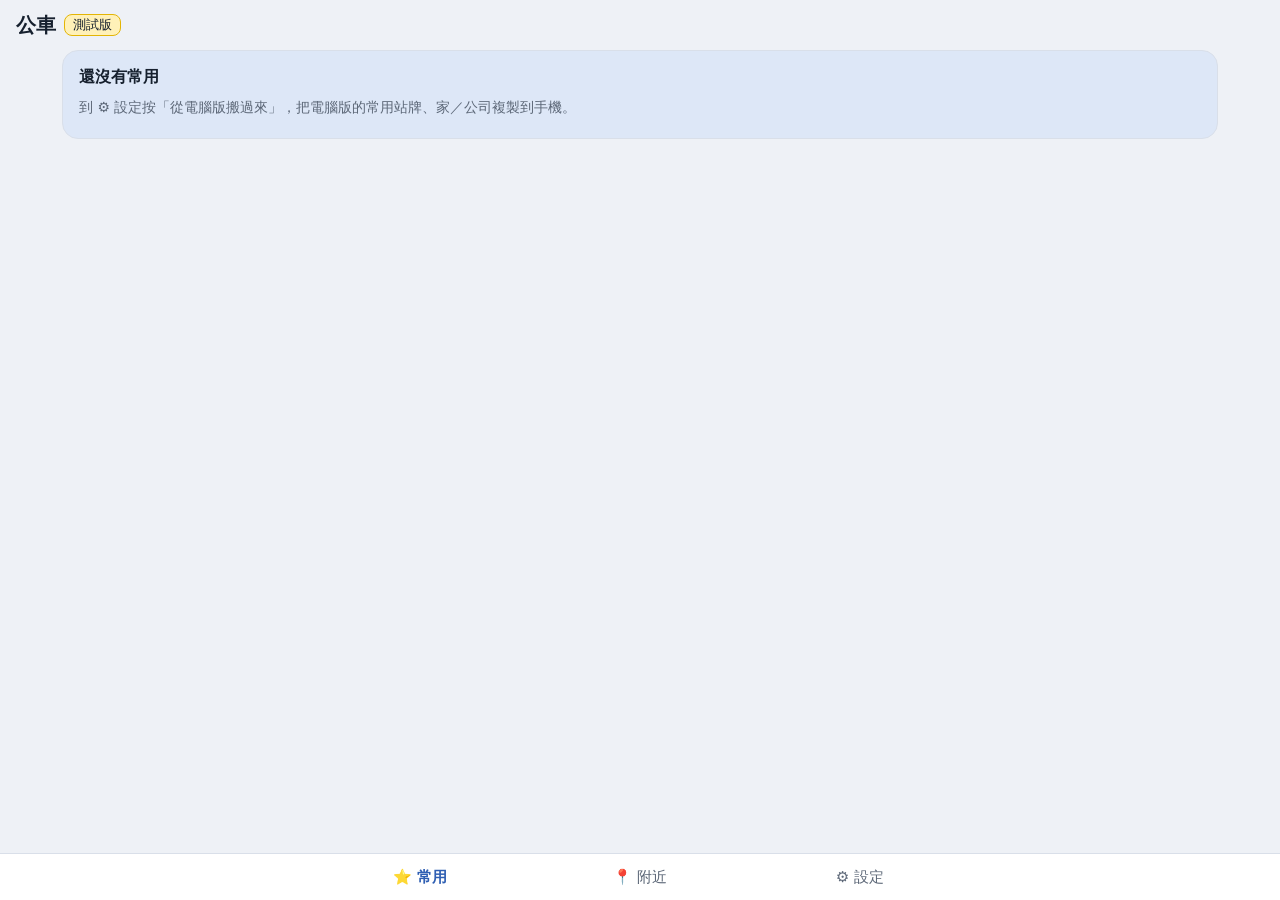
==== beta/index.html @ 62dc1c20 "公車手機版 0.3：附近站牌（手機定位、同名站牌併組、到站時間）；設計筆記第 2 步進度 Co-Authored-By: Claude <noreply@anthropic.com>" ====
<!doctype html>
<html lang="zh-Hant-TW">
<head>
<meta charset="utf-8">
<meta name="viewport" content="width=device-width, initial-scale=1, viewport-fit=cover">
<meta name="theme-color" content="#2f5fb3">
<meta name="referrer" content="no-referrer">
<title>公車</title>
<link rel="manifest" href="manifest.json">
<link rel="icon" href="icons/icon-192.png">
<link rel="stylesheet" href="app.css">
</head>
<body>
<!-- 公車手機版（2026-11-27 起）：程式放 GitHub Pages（公開），TDX 金鑰、常用站牌、家／公司只存在手機（localStorage） -->
<div id="app">
  <header class="top">
    <h1 id="ttl">公車</h1>
    <span id="beta" class="tag" hidden>測試版</span>
  </header>
  <main id="main">
    <section id="pane-fav" class="pane"></section>
    <section id="pane-near" class="pane"></section>
    <section id="pane-set" class="pane"></section>
  </main>
  <nav class="tabs">
    <button data-tab="fav" class="on">⭐ 常用</button>
    <button data-tab="near">📍 附近</button>
    <button data-tab="set">⚙️ 設定</button>
  </nav>
</div>
<div id="toast" class="toast" hidden></div>
<script src="app.js"></script>
</body>
</html>
---- beta/app.css ----
/* 行事曆手機版：配色照電腦版（藍），跟著手機深淺色；Fold8 打開（≥720）左今天、右月曆 */
:root { --accent: #2f5fb3; --accent-ink: #fff; --accent-soft: #dde7f7; --bg: #eef1f6; --surface: #fff; --surface2: #f5f7fb;
  --ink: #16202e; --muted: #5d6878; --line: #d9dfe9; --flag: #fff1b8; --flag-line: #e3b505; --danger: #c62828; --r: 16px;
  color-scheme: light; }
@media (prefers-color-scheme: dark) {
  :root { --accent: #7fa6ef; --accent-ink: #0b1630; --accent-soft: #1d2b47; --bg: #10141c; --surface: #181e29; --surface2: #1f2633;
    --ink: #e6ebf3; --muted: #9aa5b6; --line: #2a3242; --flag: #4a3d06; --danger: #ff6b63; color-scheme: dark; }
}
* { box-sizing: border-box; }
html, body { margin: 0; background: var(--bg); color: var(--ink); }
body { font: 16px/1.5 system-ui, -apple-system, "Noto Sans TC", "Microsoft JhengHei", sans-serif; -webkit-tap-highlight-color: transparent; }
button, input, textarea, .btn { font: inherit; color: inherit; }
button, .btn { border: 1px solid var(--line); background: var(--surface2); border-radius: 12px; padding: 9px 14px; cursor: pointer;
  text-decoration: none; display: inline-block; }
button:active, .btn:active { transform: scale(.97); }
.primary { background: var(--accent); color: var(--accent-ink); border-color: var(--accent); font-weight: 600; }
.danger { color: var(--danger); }
.small { padding: 5px 10px; font-size: 14px; }
.muted { color: var(--muted); font-size: 14px; margin: 6px 0; }
.small-t { font-size: 13px; margin-top: 12px; }

.top { position: sticky; top: 0; z-index: 5; display: flex; align-items: center; gap: 8px; padding: 10px 16px;
  padding-top: max(10px, env(safe-area-inset-top)); background: var(--bg); }
.top h1 { font-size: 20px; margin: 0; }
.tag { background: var(--flag); border: 1px solid var(--flag-line); border-radius: 8px; padding: 0 8px; font-size: 13px; }
main { padding: 0 12px 96px; max-width: 1180px; margin: 0 auto; }
.pane { display: none; }
body[data-tab="fav"] #pane-fav, body[data-tab="near"] #pane-near, body[data-tab="set"] #pane-set { display: block; }
.card input[type=text], .card input[type=password] { width: 100%; box-sizing: border-box; padding: 10px; margin: 4px 0 8px; font-size: 16px;
  border: 1px solid var(--line); border-radius: 8px; background: var(--bg); color: inherit; }
.tabs { position: fixed; left: 0; right: 0; bottom: 0; display: flex; background: var(--surface); border-top: 1px solid var(--line);
  padding-bottom: env(safe-area-inset-bottom); z-index: 6; }
.tabs button { flex: 1; border: 0; border-radius: 0; background: none; padding: 12px 4px; font-size: 15px; color: var(--muted); }
.tabs button.on { color: var(--accent); font-weight: 700; }

.card { background: var(--surface); border: 1px solid var(--line); border-radius: var(--r); padding: 14px 16px; margin: 0 0 12px; }
.card h3 { margin: 0 0 8px; font-size: 16px; }
.card.hint { background: var(--accent-soft); }
.day { color: var(--muted); font-size: 14px; }
.big { margin: 6px 0; }
.today .big .chip { font-size: 20px; padding: 6px 12px; }
.sub { color: var(--muted); font-size: 14px; }
.chip { display: inline-block; border-radius: 10px; padding: 3px 10px; font-weight: 600; background: var(--surface2); border: 1px solid var(--line); }
.chip.flag, .cell.flag { background: var(--flag) !important; border-color: var(--flag-line) !important; }
.k-none { color: var(--muted); font-weight: 400; }
/* 班別顏色：早橘、中綠、晚紫、夜靛；例假、休假、國定、特休紅 */
.k-早 { --k: #e07b00; } .k-中 { --k: #2e8b57; } .k-晚 { --k: #8e44ad; } .k-夜 { --k: #3949ab; }
.k-例, .k-休, .k-國定, .k-特休 { --k: #d84343; }
@media (prefers-color-scheme: dark) {
  .k-早 { --k: #ffb04d; } .k-中 { --k: #6fd39a; } .k-晚 { --k: #c99be0; } .k-夜 { --k: #9aa8ff; }
  .k-例, .k-休, .k-國定, .k-特休 { --k: #ff8a80; }
}
.chip[class*="k-"]:not(.k-none) { color: var(--k); border-color: color-mix(in srgb, var(--k) 45%, transparent);
  background: color-mix(in srgb, var(--k) 12%, var(--surface)); }
.list { display: flex; flex-direction: column; gap: 6px; }
.row { display: flex; align-items: center; gap: 10px; text-align: left; background: none; border: 0; border-bottom: 1px solid var(--line);
  border-radius: 0; padding: 8px 2px; }
.row .d { min-width: 92px; color: var(--muted); font-size: 15px; }
.row .dot { margin-left: auto; }
.row .eta { min-width: 92px; font-weight: 700; font-size: 16px; }   /* 常用的到站時間（第 2 步） */
.row .eta.now { color: var(--danger); }
.row .eta.soon { color: #e07b00; }
.row .eta.off { color: var(--muted); font-weight: 400; font-size: 14px; }
.ev { border-left: 4px solid var(--accent); background: var(--surface2); border-radius: 10px; padding: 8px 10px; margin-top: 8px; }
.ev-h { font-weight: 600; }
.ev-d { color: var(--muted); font-size: 14px; }

.mhead { display: flex; align-items: center; gap: 8px; margin-bottom: 8px; }
.mhead b { font-size: 18px; flex: 1; text-align: center; }
.nav { font-size: 22px; padding: 2px 14px; }
.grid { display: grid; grid-template-columns: repeat(7, 1fr); gap: 4px; }
.wd { text-align: center; font-size: 13px; color: var(--muted); }
.cell { min-height: 62px; padding: 4px 2px; border-radius: 10px; display: flex; flex-direction: column; align-items: center; gap: 2px;
  background: var(--surface2); border: 1px solid transparent; }
.cell.empty { background: none; }
.cell .n { font-size: 14px; }
.cell.we .n { color: var(--danger); }
.cell .s { font-size: 13px; font-weight: 700; color: var(--k, var(--muted)); line-height: 1.2; text-align: center; }
.cell[class*="k-"] { background: color-mix(in srgb, var(--k) 10%, var(--surface2)); }
.cell .e { font-size: 12px; }
.cell.is-today { border-color: var(--accent); box-shadow: inset 0 0 0 1px var(--accent); }
.legend { font-size: 13px; color: var(--muted); margin-top: 8px; }

.sheet { position: fixed; inset: 0; background: rgba(0,0,0,.4); z-index: 20; display: flex; align-items: flex-end; justify-content: center; }
.sheet[hidden] { display: none; }
.sheet-box { background: var(--surface); width: 100%; max-width: 560px; max-height: 88vh; overflow: auto; border-radius: 20px 20px 0 0;
  padding: 16px 16px calc(20px + env(safe-area-inset-bottom)); }
.sh-head { display: flex; align-items: center; justify-content: space-between; font-size: 18px; }
.x { border: 0; background: none; font-size: 18px; padding: 4px 10px; }
.kinds { display: flex; flex-wrap: wrap; gap: 6px; margin: 10px 0; }
.kb { padding: 8px 12px; }
.kb.on { background: var(--accent); color: var(--accent-ink); border-color: var(--accent); }
.edit { display: flex; flex-wrap: wrap; gap: 14px; align-items: center; margin: 6px 0 12px; }
.edit[hidden] { display: none; }
input[type=time], input[type=number] { border: 1px solid var(--line); background: var(--surface2); border-radius: 10px; padding: 6px 8px; }
input[type=number] { width: 72px; }
.ck { display: flex; align-items: center; gap: 6px; }
.trow { display: flex; align-items: center; gap: 8px; margin: 6px 0; }
.line { display: block; margin: 10px 0; }
.btns { display: flex; flex-wrap: wrap; gap: 8px; margin-top: 8px; }
textarea { width: 100%; border: 1px solid var(--line); background: var(--surface2); border-radius: 10px; padding: 8px; margin: 8px 0; }
.toast { position: fixed; left: 50%; bottom: 84px; transform: translateX(-50%); background: #222b; color: #fff; padding: 10px 16px;
  border-radius: 12px; z-index: 30; max-width: 90vw; text-align: center; backdrop-filter: blur(6px); }

/* 拍班表、確認畫面 */
.shoot { width: 100%; margin: 0 0 12px; padding: 12px; font-size: 17px; }
button:disabled { opacity: .45; }
.step { font-size: 18px; font-weight: 600; margin: 18px 0 6px; }
.otbox { background: var(--flag); border: 2px solid var(--flag-line); border-radius: 12px; padding: 10px 12px; margin: 8px 0; }
.otbox .ck { margin-top: 8px; font-weight: 700; }
.rphoto { overflow: hidden; border-radius: 10px; border: 1px solid var(--line); margin-top: 8px; cursor: zoom-in; }
.rphoto img { display: block; width: 100%; }
.rphoto.zoom { overflow-x: auto; cursor: zoom-out; }
.rphoto.zoom img { width: 1400px; max-width: none; }
.rlist { margin: 10px 0; }
.rrow { display: flex; flex-wrap: wrap; align-items: center; gap: 8px; padding: 7px 4px; border-bottom: 1px solid var(--line); }
.rrow.flag { background: var(--flag); border-radius: 8px; }
.rrow .d { min-width: 88px; font-size: 15px; }
.rrow select { border: 1px solid var(--line); background: var(--surface2); border-radius: 10px; padding: 6px 8px; font: inherit; color: inherit; }
.rrow [hidden] { display: none !important; }
.why { flex-basis: 100%; font-size: 13px; color: var(--muted); padding-left: 2px; }
.why.old { color: var(--accent); }
input[type=password], #gname { border: 1px solid var(--line); background: var(--surface2); border-radius: 10px; padding: 6px 8px; width: 100%; margin-top: 4px; }

/* 回診／行程、提醒 */
.top-btns { margin: 0 0 12px; flex-wrap: nowrap; }
.top-btns .shoot { margin: 0; flex: 1; font-size: 16px; }
button.ev { display: block; width: 100%; text-align: left; border: 0; border-left: 4px solid var(--accent); }
.quick { background: var(--surface2); border-radius: 12px; padding: 8px 10px; margin: 8px 0 12px; }
.quick textarea { margin: 0; background: var(--surface); }
.fgrid { display: grid; grid-template-columns: 1.25fr 1fr 1fr; gap: 8px; }
.fl { display: block; font-size: 14px; color: var(--muted); margin: 6px 0; }
.fl input, .fl select { display: block; width: 100%; margin-top: 3px; border: 1px solid var(--line); background: var(--surface2);
  border-radius: 10px; padding: 7px 8px; font: inherit; color: var(--ink); }
.warn { background: var(--flag); border: 1px solid var(--flag-line); border-radius: 10px; padding: 8px 10px; }
.card .ck { margin: 6px 0; }

/* Fold8 打開（≥720）：左邊今天、右邊月曆；抽屜改成置中對話框 */
@media (min-width: 720px) {
  body.wide[data-tab="today"] main, body.wide[data-tab="month"] main { display: grid; grid-template-columns: minmax(300px, 2fr) 3fr; gap: 14px; }
  body.wide[data-tab="today"] #pane-month, body.wide[data-tab="month"] #pane-today { display: block; }
  .cell { min-height: 78px; }
  .sheet { align-items: center; }
  .sheet-box { border-radius: 20px; }
  .tabs { justify-content: center; }
  .tabs button { flex: 0 1 220px; }
}
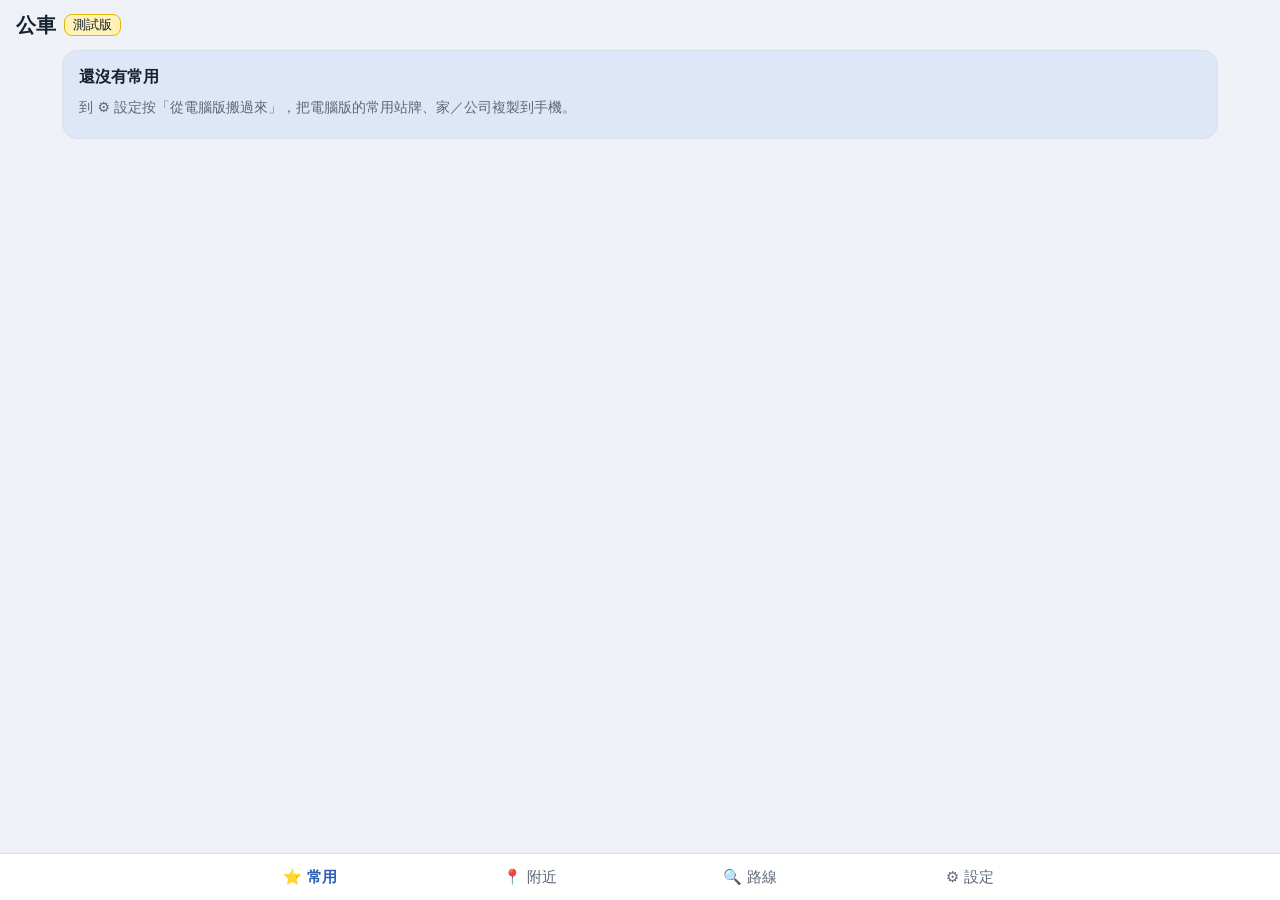
==== commit a57d4452: "公車手機版 0.8：查路線（整條路線每站幾分、🚌 公車位置、首末班）；附近、常用點路線接過去；TDX 查詢排隊防 429 Co-Authored-By: Claude <noreply@anthrop" ====
--- a/beta/index.html
+++ b/beta/index.html
@@ -20,11 +20,13 @@
   <main id="main">
     <section id="pane-fav" class="pane"></section>
     <section id="pane-near" class="pane"></section>
+    <section id="pane-route" class="pane"></section>
     <section id="pane-set" class="pane"></section>
   </main>
   <nav class="tabs">
     <button data-tab="fav" class="on">⭐ 常用</button>
     <button data-tab="near">📍 附近</button>
+    <button data-tab="route">🔍 路線</button>
     <button data-tab="set">⚙️ 設定</button>
   </nav>
 </div>
--- a/beta/app.css
+++ b/beta/app.css
@@ -25,7 +25,7 @@
 .tag { background: var(--flag); border: 1px solid var(--flag-line); border-radius: 8px; padding: 0 8px; font-size: 13px; }
 main { padding: 0 12px 96px; max-width: 1180px; margin: 0 auto; }
 .pane { display: none; }
-body[data-tab="fav"] #pane-fav, body[data-tab="near"] #pane-near, body[data-tab="set"] #pane-set { display: block; }
+body[data-tab="fav"] #pane-fav, body[data-tab="near"] #pane-near, body[data-tab="route"] #pane-route, body[data-tab="set"] #pane-set { display: block; }
 .card input[type=text], .card input[type=password] { width: 100%; box-sizing: border-box; padding: 10px; margin: 4px 0 8px; font-size: 16px;
   border: 1px solid var(--line); border-radius: 8px; background: var(--bg); color: inherit; }
 .tabs { position: fixed; left: 0; right: 0; bottom: 0; display: flex; background: var(--surface); border-top: 1px solid var(--line);
@@ -61,6 +61,7 @@
 .row .eta.now { color: var(--danger); }
 .row .eta.soon { color: #e07b00; }
 .row .eta.off { color: var(--muted); font-weight: 400; font-size: 14px; }
+.row .star { padding: 4px 10px; font-size: 18px; border: 0; background: none; }   /* 附近加到常用 */
 .ev { border-left: 4px solid var(--accent); background: var(--surface2); border-radius: 10px; padding: 8px 10px; margin-top: 8px; }
 .ev-h { font-weight: 600; }
 .ev-d { color: var(--muted); font-size: 14px; }
@@ -145,3 +146,14 @@
   .tabs { justify-content: center; }
   .tabs button { flex: 0 1 220px; }
 }
+
+/* 查路線（第 2 步 0.8）：縣市＋號碼、方向切換、整條路線每站幾分、🚌 公車位置 */
+.trow select { border: 1px solid var(--line); background: var(--surface2); border-radius: 10px; padding: 8px; font: inherit; color: inherit; max-width: 42%; }
+.trow input[type=text] { flex: 1; margin: 0; }
+.chips { display: flex; flex-wrap: wrap; gap: 6px; margin: 8px 0; }
+.chips .on { background: var(--accent); color: var(--accent-ink); border-color: var(--accent); }
+.row.full { width: 100%; }
+.link { border: 0; background: none; padding: 0; color: var(--accent); }
+.stop .sn { display: inline-block; min-width: 24px; color: var(--muted); font-size: 13px; text-align: right; }
+.stop.hl { background: var(--flag); border-radius: 8px; }
+.stop .bus { font-size: 13px; color: var(--accent); white-space: nowrap; }
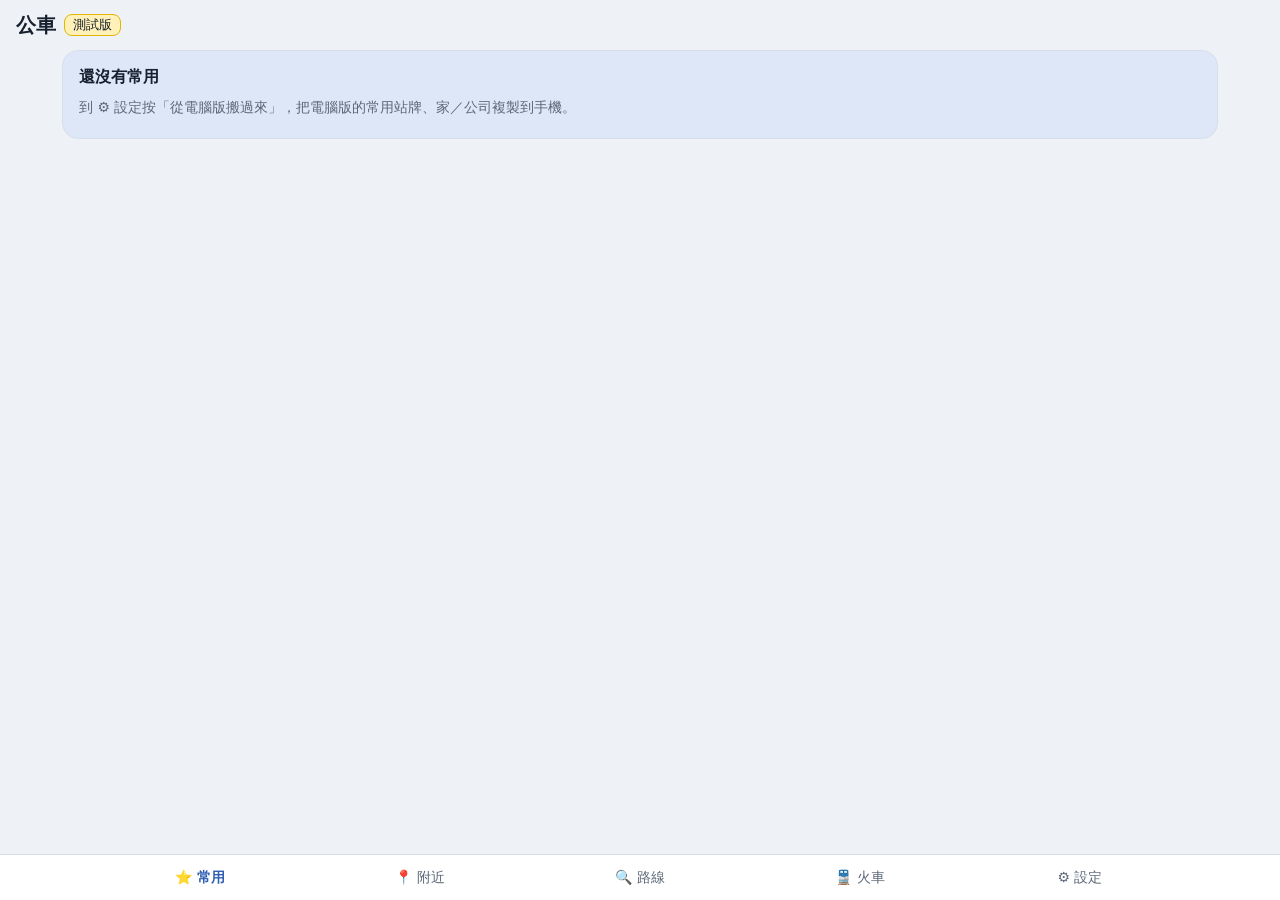
==== commit 40dff4f1: "公車手機版 0.9：火車分頁（台鐵／高鐵起訖站車次、誤點、點車次看停靠站和現在到哪；捷運即時到站）；常用顯示接下來 3 班／捷運到站，點了跳火車分頁 Co-Authored-By: Claude <n" ====
--- a/beta/index.html
+++ b/beta/index.html
@@ -21,16 +21,19 @@
     <section id="pane-fav" class="pane"></section>
     <section id="pane-near" class="pane"></section>
     <section id="pane-route" class="pane"></section>
+    <section id="pane-rail" class="pane"></section>
     <section id="pane-set" class="pane"></section>
   </main>
   <nav class="tabs">
     <button data-tab="fav" class="on">⭐ 常用</button>
     <button data-tab="near">📍 附近</button>
     <button data-tab="route">🔍 路線</button>
+    <button data-tab="rail">🚆 火車</button>
     <button data-tab="set">⚙️ 設定</button>
   </nav>
 </div>
 <div id="toast" class="toast" hidden></div>
+<script src="rail.js"></script>
 <script src="app.js"></script>
 </body>
 </html>
--- a/beta/app.css
+++ b/beta/app.css
@@ -25,7 +25,7 @@
 .tag { background: var(--flag); border: 1px solid var(--flag-line); border-radius: 8px; padding: 0 8px; font-size: 13px; }
 main { padding: 0 12px 96px; max-width: 1180px; margin: 0 auto; }
 .pane { display: none; }
-body[data-tab="fav"] #pane-fav, body[data-tab="near"] #pane-near, body[data-tab="route"] #pane-route, body[data-tab="set"] #pane-set { display: block; }
+body[data-tab="fav"] #pane-fav, body[data-tab="near"] #pane-near, body[data-tab="route"] #pane-route, body[data-tab="rail"] #pane-rail, body[data-tab="set"] #pane-set { display: block; }
 .card input[type=text], .card input[type=password] { width: 100%; box-sizing: border-box; padding: 10px; margin: 4px 0 8px; font-size: 16px;
   border: 1px solid var(--line); border-radius: 8px; background: var(--bg); color: inherit; }
 .tabs { position: fixed; left: 0; right: 0; bottom: 0; display: flex; background: var(--surface); border-top: 1px solid var(--line);
@@ -157,3 +157,20 @@
 .stop .sn { display: inline-block; min-width: 24px; color: var(--muted); font-size: 13px; text-align: right; }
 .stop.hl { background: var(--flag); border-radius: 8px; }
 .stop .bus { font-size: 13px; color: var(--accent); white-space: nowrap; }
+
+/* 火車（第 3 步 0.9）：車次列表、停靠站、捷運線色、誤點 */
+.row.train .eta { line-height: 1.25; }
+.row.train.hl, .tst.hl { background: var(--flag); border-radius: 8px; }
+.tbox { background: var(--surface2); border-radius: 10px; padding: 6px 10px; margin: 4px 0 8px; }
+.tst { display: flex; gap: 12px; padding: 3px 4px; font-size: 15px; }
+.tst span:first-child { min-width: 48px; color: var(--muted); }
+.tst.past { color: var(--muted); }
+.ln { display: inline-block; width: 10px; height: 10px; border-radius: 50%; margin-right: 6px; vertical-align: middle; }
+.late { color: var(--danger); font-weight: 600; }
+.ok { color: #2e8b57; }
+.rfav { flex-direction: column; align-items: stretch; }
+.rfav .row { border: 0; padding: 2px 0; }
+.trow input[type=time] { border: 1px solid var(--line); background: var(--surface2); border-radius: 10px; padding: 6px; font: inherit; color: inherit; }
+.tabs button { font-size: 14px; }
+.card h3 .star { margin-left: auto; padding: 0 8px; font-size: 18px; border: 0; background: none; }
+.card h3:has(.star) { display: flex; align-items: center; gap: 6px; }
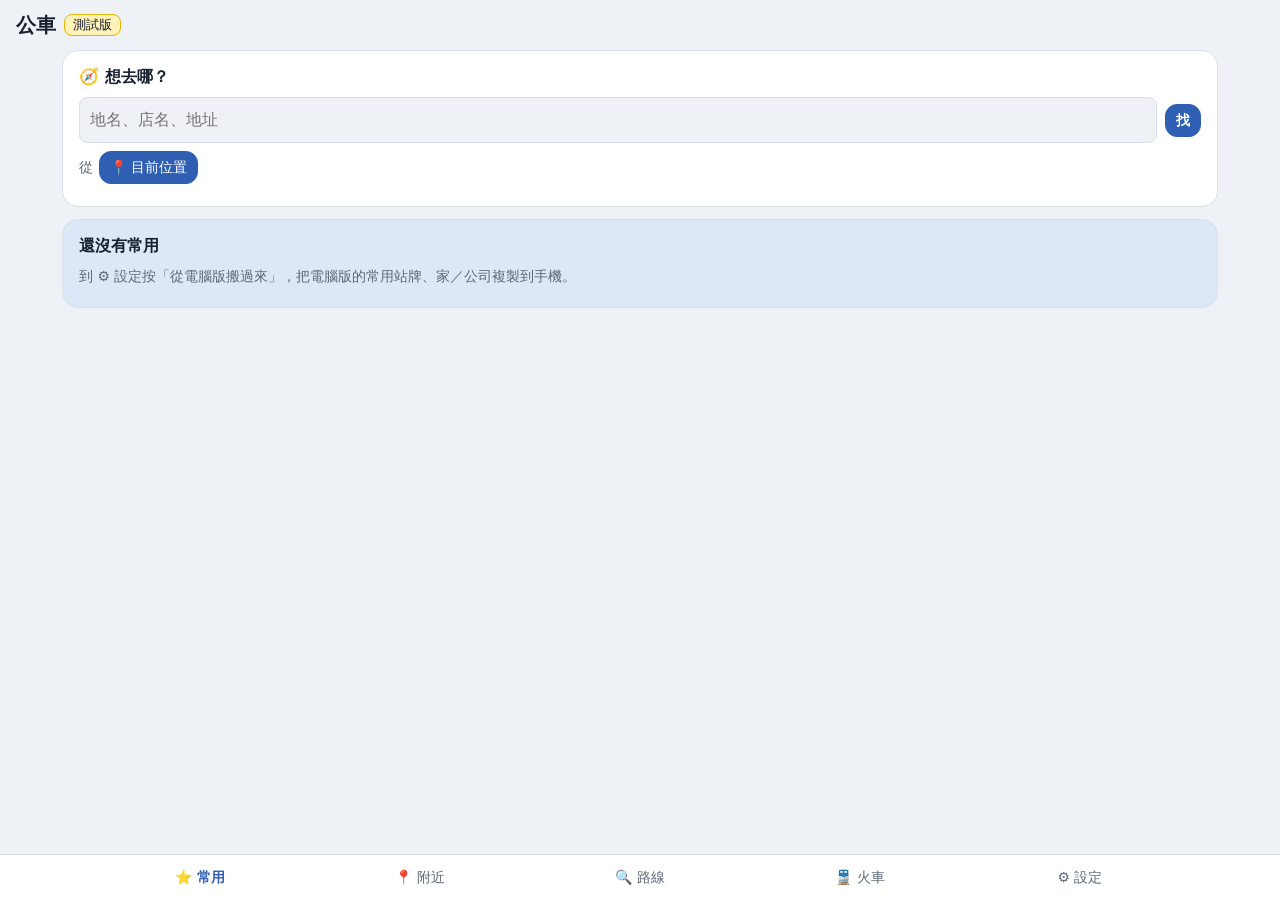
==== commit efcfe656: "公車手機版 1.0：🧭 想去哪（OpenStreetMap 找地點、TDX 路線規劃挑最快到／最少轉乘／最少走路、計程車估價、Google 地圖、存常去地點）；要外殼 1.3（maas/ 代查、ver" ====
--- a/beta/index.html
+++ b/beta/index.html
@@ -18,7 +18,7 @@
     <span id="beta" class="tag" hidden>測試版</span>
   </header>
   <main id="main">
-    <section id="pane-fav" class="pane"></section>
+    <section id="pane-fav" class="pane"><div id="trip-box"></div><div id="fav-list"></div></section>
     <section id="pane-near" class="pane"></section>
     <section id="pane-route" class="pane"></section>
     <section id="pane-rail" class="pane"></section>
@@ -34,6 +34,7 @@
 </div>
 <div id="toast" class="toast" hidden></div>
 <script src="rail.js"></script>
+<script src="trip.js"></script>
 <script src="app.js"></script>
 </body>
 </html>
--- a/beta/app.css
+++ b/beta/app.css
@@ -174,3 +174,13 @@
 .tabs button { font-size: 14px; }
 .card h3 .star { margin-left: auto; padding: 0 8px; font-size: 18px; border: 0; background: none; }
 .card h3:has(.star) { display: flex; align-items: center; gap: 6px; }
+
+/* 想去哪（第 4 步 1.0）：常用頁最上面 */
+.trip .chips .sub { align-self: center; }
+.cands { margin-top: 6px; }
+.plan { background: var(--surface2); border-radius: 12px; padding: 8px 10px; margin: 8px 0; }
+.plan .ph { margin-bottom: 2px; }
+.tag2 { background: var(--accent); color: var(--accent-ink); border-radius: 8px; padding: 1px 8px; font-size: 13px; }
+.leg { border-left: 3px solid var(--accent); padding: 3px 0 3px 8px; margin: 5px 0 0 4px; font-size: 15px; }
+.leg.walk { border-left-style: dotted; border-color: var(--muted); color: var(--muted); font-size: 14px; }
+.plan summary { cursor: pointer; }
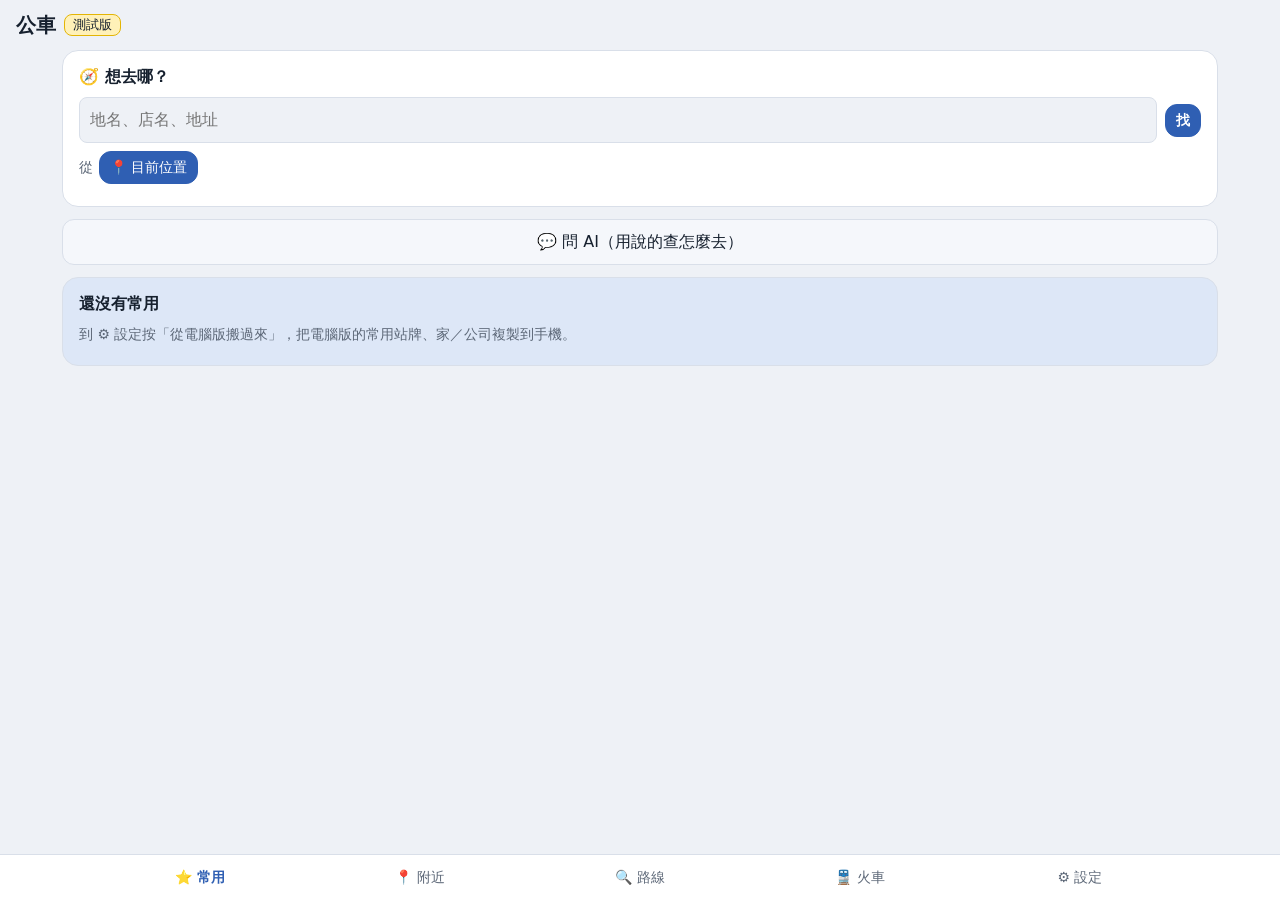
==== commit fad32476: "公車手機版 1.1：💬 問 AI（使用者自己的 Gemini 金鑰存手機；工具找地點、規劃路線、計程車、記住家公司偏好；數字對不上工具結果就重答／說查不到） Co-Authored-By: Claud" ====
--- a/beta/index.html
+++ b/beta/index.html
@@ -18,7 +18,7 @@
     <span id="beta" class="tag" hidden>測試版</span>
   </header>
   <main id="main">
-    <section id="pane-fav" class="pane"><div id="trip-box"></div><div id="fav-list"></div></section>
+    <section id="pane-fav" class="pane"><div id="trip-box"></div><div id="ai-box"></div><div id="fav-list"></div></section>
     <section id="pane-near" class="pane"></section>
     <section id="pane-route" class="pane"></section>
     <section id="pane-rail" class="pane"></section>
@@ -35,6 +35,7 @@
 <div id="toast" class="toast" hidden></div>
 <script src="rail.js"></script>
 <script src="trip.js"></script>
+<script src="ai.js"></script>
 <script src="app.js"></script>
 </body>
 </html>
--- a/beta/app.css
+++ b/beta/app.css
@@ -184,3 +184,11 @@
 .leg { border-left: 3px solid var(--accent); padding: 3px 0 3px 8px; margin: 5px 0 0 4px; font-size: 15px; }
 .leg.walk { border-left-style: dotted; border-color: var(--muted); color: var(--muted); font-size: 14px; }
 .plan summary { cursor: pointer; }
+
+/* 問 AI（第 4 步 1.1） */
+.ai-open { width: 100%; margin: 0 0 12px; padding: 10px; }
+.card.ai h3 { display: flex; align-items: center; justify-content: space-between; }
+.msg { border-radius: 14px; padding: 8px 12px; margin: 6px 0; max-width: 88%; line-height: 1.5; }
+.msg.me { background: var(--accent); color: var(--accent-ink); margin-left: auto; }
+.msg.ai { background: var(--surface2); }
+.card.ai .trow { margin-top: 8px; }
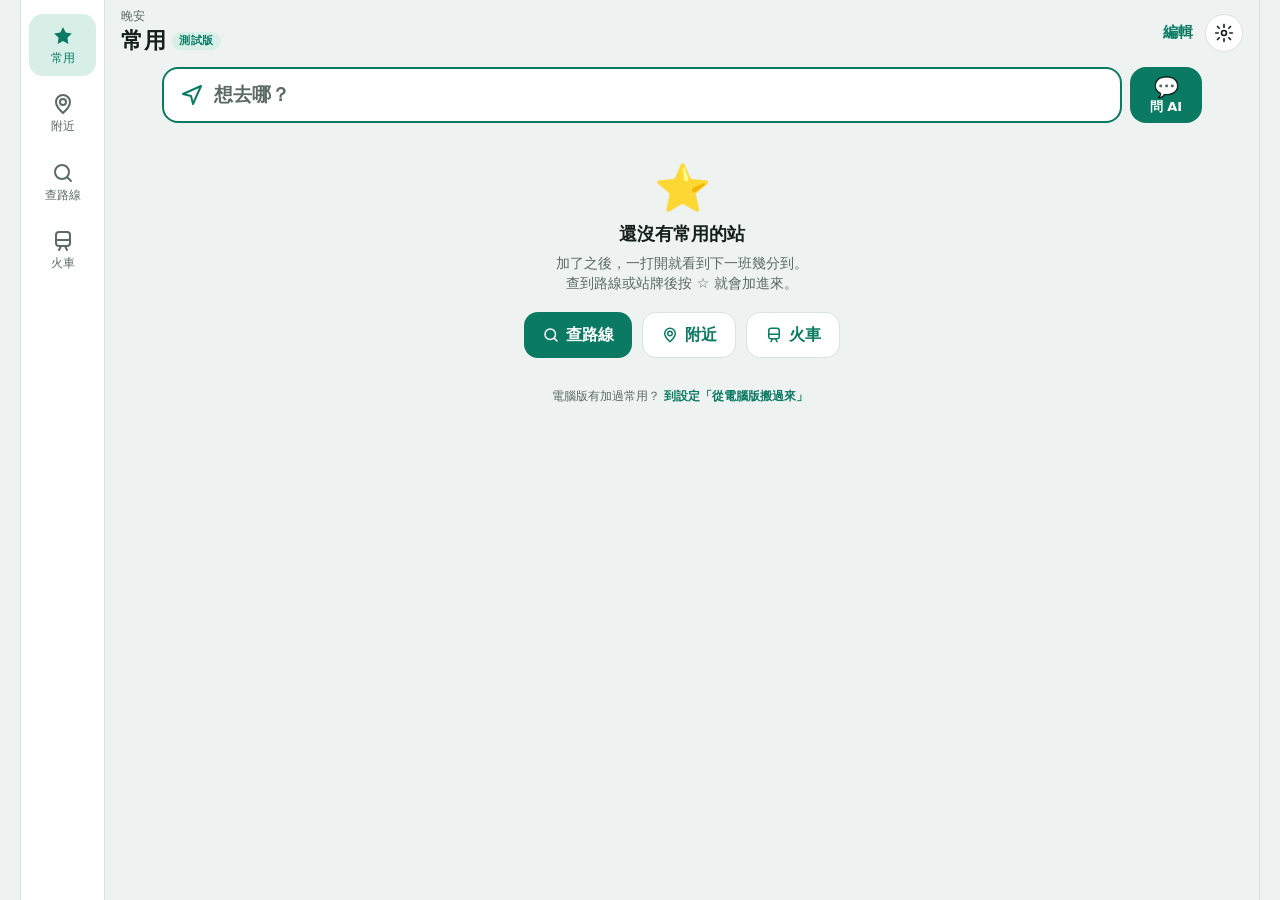
==== commit 4286d671: "公車手機版 1.4：畫面照電腦版（常用、附近、查路線、路線頁、編輯、設定）＋撞到上限倒數 Co-Authored-By: Claude <noreply@anthropic.com>" ====
--- a/beta/index.html
+++ b/beta/index.html
@@ -3,39 +3,49 @@
 <head>
 <meta charset="utf-8">
 <meta name="viewport" content="width=device-width, initial-scale=1, viewport-fit=cover">
-<meta name="theme-color" content="#2f5fb3">
+<meta name="color-scheme" content="light dark">
+<meta name="theme-color" content="#0b7a63" media="(prefers-color-scheme: light)">
+<meta name="theme-color" content="#0e1513" media="(prefers-color-scheme: dark)">
 <meta name="referrer" content="no-referrer">
 <title>公車</title>
 <link rel="manifest" href="manifest.json">
 <link rel="icon" href="icons/icon-192.png">
+<link rel="preconnect" href="https://fonts.googleapis.com">
+<link rel="stylesheet" href="https://fonts.googleapis.com/css2?family=Barlow+Condensed:wght@500;600;700&display=swap">
+<link rel="stylesheet" href="ui.css">
 <link rel="stylesheet" href="app.css">
+<link rel="stylesheet" href="phone.css">
 </head>
 <body>
-<!-- 公車手機版（2026-11-27 起）：程式放 GitHub Pages（公開），TDX 金鑰、常用站牌、家／公司只存在手機（localStorage） -->
-<div id="app">
-  <header class="top">
-    <h1 id="ttl">公車</h1>
-    <span id="beta" class="tag" hidden>測試版</span>
-  </header>
-  <main id="main">
-    <section id="pane-fav" class="pane"><div id="trip-box"></div><div id="ai-box"></div><div id="fav-list"></div></section>
-    <section id="pane-near" class="pane"></section>
-    <section id="pane-route" class="pane"></section>
-    <section id="pane-rail" class="pane"></section>
-    <section id="pane-set" class="pane"></section>
-  </main>
-  <nav class="tabs">
-    <button data-tab="fav" class="on">⭐ 常用</button>
-    <button data-tab="near">📍 附近</button>
-    <button data-tab="route">🔍 路線</button>
-    <button data-tab="rail">🚆 火車</button>
-    <button data-tab="set">⚙️ 設定</button>
-  </nav>
+<!-- 公車手機版（2026-11-27 起）：程式放 GitHub Pages（公開），TDX 金鑰、常用站牌、家／公司只存在手機（localStorage）。
+     1.4（2026-11-28）起畫面照電腦版（公車-plain\web）：ui.js、ui.css、app.css 是從電腦版複製來的，手機版自己加的樣式在 phone.css -->
+<div class="app" id="app">
+  <div class="screen base">
+    <section class="pane" data-tab="fav" hidden>
+      <header class="top"><div class="grow"><div class="sub" id="greet"></div><h1>常用<span id="beta" class="tag sm" hidden>測試版</span></h1></div>
+        <button class="textbtn press" id="btn-edit">編輯</button>
+        <button class="iconbtn press" id="btn-set" aria-label="設定"></button></header>
+      <div class="scroll" id="fav-scroll"><div id="fav-body"></div></div>
+    </section>
+    <section class="pane" data-tab="near" hidden>
+      <header class="top"><div class="grow"><div class="sub" id="near-sub">300 公尺內的站牌</div><h1>附近</h1></div></header>
+      <div class="scroll" id="near-scroll"><div id="near-body"></div></div>
+    </section>
+    <section class="pane" data-tab="search" hidden>
+      <header class="top"><div class="grow"><h1>查路線</h1></div></header>
+      <div class="scroll" id="search-scroll"><div id="search-body"></div></div>
+    </section>
+    <section class="pane" data-tab="rail" hidden>
+      <header class="top"><div class="grow"><h1>火車</h1></div></header>
+      <div class="scroll" id="rail-scroll"><div id="pane-rail" class="legacy"></div></div>
+    </section>
+  </div>
 </div>
-<div id="toast" class="toast" hidden></div>
+<script src="ui.js"></script>
 <script src="rail.js"></script>
 <script src="trip.js"></script>
 <script src="ai.js"></script>
+<script src="remind.js"></script>
 <script src="app.js"></script>
 </body>
 </html>
--- a/beta/ui.css
+++ b/beta/ui.css
@@ -0,0 +1,195 @@
+/* 共用 App 外殼樣式（公車、生活助手、行事曆共用同一份）
+   三份一模一樣：E:\程式相關\公車-plain\web\ui.css（公車）、E:\程式相關\網頁版-plain\web\ui.css（生活助手）、
+   E:\程式相關\行事曆\web\ui.css（行事曆）——改一邊要複製到另外兩邊。
+   照設計樣品 E:\影片專案\自動化工具\App設計樣品.html：上方標題列、中間可捲動內容、下方固定分頁列、
+   推進新頁從右邊滑入、底部抽屜、toast、往下拉重新整理、淺色／深色。各 App 自己的東西寫在 app.css。 */
+:root {
+  --bg: #eef2f0;        /* 帶一點綠的淺灰底 */
+  --surface: #ffffff;
+  --surface2: #f6f8f7;
+  --ink: #15201c;
+  --muted: #5b6a64;
+  --line: #dbe3df;
+  --accent: #0b7a63;    /* 主色（公車綠） */
+  --accent-ink: #ffffff;
+  --accent-soft: #d8efe8;
+  --led: #f2a20c;       /* 站牌 LED 琥珀色：快到了 */
+  --hot: #d8413c;       /* 進站中、警告 */
+  --ok: #2e7d32;
+  --sheet-dim: rgba(10, 20, 16, .42);
+  --font-body: "PingFang TC", "Noto Sans TC", "Microsoft JhengHei", system-ui, sans-serif;
+  --font-num: "Barlow Condensed", "PingFang TC", "Noto Sans TC", system-ui, sans-serif;
+  --r: 18px;
+  --maxw: 560px;
+  color-scheme: light;
+}
+@media (prefers-color-scheme: dark) {
+  :root:not([data-theme="light"]) {
+    --bg: #0e1513; --surface: #17211e; --surface2: #1d2925; --ink: #e8efec; --muted: #93a39c; --line: #26332e;
+    --accent: #3ccaa6; --accent-ink: #062019; --accent-soft: #163a31; --led: #ffb938; --hot: #ff6b63; --ok: #6fcf7a;
+    --sheet-dim: rgba(0,0,0,.6);
+    color-scheme: dark;
+  }
+}
+:root[data-theme="dark"] {
+  --bg: #0e1513; --surface: #17211e; --surface2: #1d2925; --ink: #e8efec; --muted: #93a39c; --line: #26332e;
+  --accent: #3ccaa6; --accent-ink: #062019; --accent-soft: #163a31; --led: #ffb938; --hot: #ff6b63; --ok: #6fcf7a;
+  --sheet-dim: rgba(0,0,0,.6);
+  color-scheme: dark;
+}
+* { box-sizing: border-box; }
+html, body { height: 100%; margin: 0; }
+body { background: var(--bg); color: var(--ink); font-family: var(--font-body); font-size: 15px; line-height: 1.45;
+  -webkit-tap-highlight-color: transparent; -webkit-text-size-adjust: 100%; overflow: hidden; overscroll-behavior: none; }
+button { font: inherit; color: inherit; border: 0; background: none; cursor: pointer; padding: 0; }
+input, select, textarea { font: inherit; color: inherit; }
+a { color: var(--accent); }
+:focus-visible { outline: 2px solid var(--accent); outline-offset: 2px; }
+[hidden] { display: none !important; }
+
+/* 外殼：手機全螢幕；電腦上置中一欄 */
+.app { position: fixed; inset: 0; margin: 0 auto; max-width: var(--maxw); overflow: hidden; background: var(--bg); }
+@media (min-width: 700px) { .app { border-left: 1px solid var(--line); border-right: 1px solid var(--line); } }
+.screen { position: absolute; inset: 0; display: flex; flex-direction: column; background: var(--bg); transition: transform .32s cubic-bezier(.2,.8,.2,1); }
+.screen.push { transform: translateX(100%); box-shadow: -8px 0 30px rgba(0,0,0,.12); z-index: 5; }
+.screen.push.in { transform: translateX(0); }
+.screen.under { transform: translateX(-22%); }
+.pane { position: absolute; top: 0; left: 0; right: 0; bottom: var(--tabs-h, 58px); display: flex; flex-direction: column; }
+
+.top { flex: none; display: flex; align-items: center; gap: 8px; min-height: 52px;
+  padding: calc(8px + env(safe-area-inset-top, 0px)) 16px 6px; }
+.top h1 { margin: 0; font-size: 22px; font-weight: 900; letter-spacing: .5px; flex: 1; min-width: 0;
+  white-space: nowrap; overflow: hidden; text-overflow: ellipsis; }
+.top h1.center { text-align: center; font-size: 17px; font-weight: 700; }
+.top .sub { font-size: 12px; color: var(--muted); font-weight: 500; }
+.top .grow { flex: 1; min-width: 0; }
+.back { display: flex; align-items: center; gap: 2px; color: var(--accent); font-weight: 500; padding: 6px 4px; margin-left: -6px; flex: none; }
+.back svg { width: 22px; height: 22px; }
+.iconbtn { width: 38px; height: 38px; border-radius: 50%; display: grid; place-items: center; background: var(--surface); border: 1px solid var(--line); flex: none; }
+.iconbtn svg { width: 20px; height: 20px; }
+.textbtn { color: var(--accent); font-weight: 700; padding: 8px 4px; flex: none; }
+
+.scroll { flex: 1; overflow-y: auto; overscroll-behavior: contain; padding: 4px 16px 28px; -webkit-overflow-scrolling: touch; }
+.ptr { height: 0; overflow: hidden; display: grid; place-items: center; color: var(--muted); font-size: 12px; transition: height .2s; }
+.ptr.on { height: 40px; }
+.ptr.pull { transition: none; }
+.spin { width: 18px; height: 18px; border: 2px solid var(--line); border-top-color: var(--accent); border-radius: 50%;
+  animation: sp .8s linear infinite; display: inline-block; vertical-align: middle; margin-right: 6px; }
+@keyframes sp { to { transform: rotate(360deg); } }
+
+/* 分頁列 */
+.tabs { position: absolute; left: 0; right: 0; bottom: 0; z-index: 4; display: grid; grid-template-columns: repeat(var(--n), 1fr);
+  background: var(--surface); border-top: 1px solid var(--line); padding-bottom: env(safe-area-inset-bottom, 0px); }
+.tabs button { display: flex; flex-direction: column; align-items: center; gap: 2px; padding: 8px 0 7px; font-size: 11px; color: var(--muted); font-weight: 500; }
+.tabs button svg { width: 24px; height: 24px; }
+.tabs button[aria-selected="true"] { color: var(--accent); }
+
+.press { transition: transform .12s; }
+.press:active { transform: scale(.97); }
+
+/* 卡片、清單、標籤 */
+.card { background: var(--surface); border-radius: var(--r); padding: 14px; }
+.list { display: flex; flex-direction: column; gap: 10px; }
+.label { font-size: 12px; color: var(--muted); font-weight: 500; letter-spacing: .5px; margin: 18px 2px 8px; display: flex; justify-content: space-between; align-items: center; gap: 8px; }
+.label a, .label button { color: var(--accent); font-size: 12px; text-decoration: none; font-weight: 700; }
+.num { font-family: var(--font-num); font-variant-numeric: tabular-nums; }
+.muted { color: var(--muted); }
+.small { font-size: 12px; }
+.cap { font-size: 12px; color: var(--muted); text-align: center; margin-top: 12px; }
+.note { background: var(--surface); border-left: 4px solid var(--led); border-radius: 12px; padding: 10px 12px; font-size: 13px; margin: 8px 0; }
+.note.bad { border-left-color: var(--hot); }
+.row { display: flex; align-items: center; gap: 10px; }
+.rowlink { display: grid; grid-template-columns: 1fr auto; gap: 10px; align-items: center; width: 100%; text-align: left; padding: 12px 0; border-bottom: 1px solid var(--line); }
+.rowlink:last-child { border-bottom: 0; }
+.rowlink .w b { display: block; font-weight: 700; } .rowlink .w span { font-size: 12px; color: var(--muted); }
+.chev { color: var(--muted); }
+.cardlist { background: var(--surface); border-radius: var(--r); padding: 2px 14px; }
+
+/* 按鈕、輸入框 */
+.btn { display: inline-flex; align-items: center; justify-content: center; gap: 6px; height: 46px; padding: 0 18px; border-radius: 14px;
+  background: var(--accent); color: var(--accent-ink); font-weight: 700; font-size: 16px; }
+.btn svg { width: 18px; height: 18px; flex: none; }
+.btn { white-space: nowrap; }
+.btn.block { width: 100%; }
+.btn.ghost { background: var(--surface); color: var(--accent); border: 1px solid var(--line); }
+.btn.danger { background: var(--surface); color: var(--hot); border: 1px solid var(--line); }
+.btn:disabled { opacity: .45; }
+.field { display: flex; align-items: center; gap: 8px; background: var(--surface); border: 1px solid var(--line); border-radius: 14px; padding: 0 12px; height: 46px; }
+.field input { flex: 1; min-width: 0; border: 0; background: none; outline: none; font-size: 16px; height: 100%; }
+.field svg { width: 20px; height: 20px; color: var(--muted); flex: none; }
+
+/* 分段切換、膠囊、開關 */
+.seg { display: flex; background: var(--surface); border: 1px solid var(--line); border-radius: 12px; padding: 3px; gap: 2px; }
+.seg button { flex: 1; padding: 7px 6px; border-radius: 9px; font-size: 14px; font-weight: 700; color: var(--muted); }
+.seg button[aria-pressed="true"] { background: var(--accent); color: var(--accent-ink); }
+.chips { display: flex; gap: 8px; flex-wrap: wrap; }
+.chips.scrollx { flex-wrap: nowrap; overflow-x: auto; scrollbar-width: none; padding-bottom: 2px; }
+.chips.scrollx::-webkit-scrollbar { display: none; }
+.chip { padding: 7px 14px; border-radius: 999px; background: var(--surface); border: 1px solid var(--line); font-size: 14px; font-weight: 500; white-space: nowrap; flex: none; }
+.chip[aria-pressed="true"] { background: var(--accent-soft); border-color: var(--accent); color: var(--accent); }
+.switch { width: 50px; height: 30px; border-radius: 999px; background: var(--line); position: relative; flex: none; transition: background .2s; }
+.switch::after { content: ""; position: absolute; top: 3px; left: 3px; width: 24px; height: 24px; border-radius: 50%; background: #fff; box-shadow: 0 1px 3px rgba(0,0,0,.25); transition: transform .2s; }
+.switch[aria-checked="true"] { background: var(--accent); }
+.switch[aria-checked="true"]::after { transform: translateX(20px); }
+
+/* 方塊選擇（車站、縣市…） */
+.tiles { display: grid; grid-template-columns: repeat(auto-fill, minmax(92px, 1fr)); gap: 8px; }
+.tile { min-height: 44px; padding: 8px 6px; border-radius: 12px; background: var(--surface2); border: 1px solid var(--line); font-weight: 700; font-size: 15px; text-align: center; }
+.tile[aria-pressed="true"] { background: var(--accent); color: var(--accent-ink); border-color: var(--accent); }
+.grouph { font-size: 12px; color: var(--muted); font-weight: 700; margin: 14px 2px 8px; }
+
+/* 空畫面、骨架 */
+.empty { text-align: center; padding: 34px 12px 10px; }
+.empty .big { font-size: 46px; line-height: 1; margin-bottom: 10px; }
+.empty b { display: block; font-size: 18px; margin-bottom: 6px; }
+.empty p { color: var(--muted); font-size: 14px; margin: 0 0 18px; }
+.empty .btns { display: flex; gap: 10px; justify-content: center; flex-wrap: wrap; }
+.skel { background: linear-gradient(90deg, var(--surface) 25%, var(--surface2) 50%, var(--surface) 75%); background-size: 200% 100%; animation: sk 1.2s infinite; border-radius: var(--r); min-height: 68px; }
+@keyframes sk { to { background-position: -200% 0; } }
+
+/* 底部抽屜 */
+.dim { position: absolute; inset: 0; background: var(--sheet-dim); opacity: 0; pointer-events: none; transition: opacity .25s; z-index: 20; }
+.dim.on { opacity: 1; pointer-events: auto; }
+.sheet { position: absolute; left: 0; right: 0; bottom: 0; max-height: 88%; display: flex; flex-direction: column; background: var(--surface);
+  border-radius: 22px 22px 0 0; padding: 8px 16px calc(14px + env(safe-area-inset-bottom, 0px)); transform: translateY(105%);
+  transition: transform .3s cubic-bezier(.2,.8,.2,1); z-index: 21; }
+.sheet.on { transform: translateY(0); }
+.sheet .grab { width: 40px; height: 5px; border-radius: 3px; background: var(--line); margin: 0 auto 10px; flex: none; }
+.sheet .sh-title { font-size: 17px; font-weight: 900; margin: 0 2px 10px; flex: none; display: flex; justify-content: space-between; align-items: center; }
+.sheet .sh-body { overflow-y: auto; overscroll-behavior: contain; flex: 1; min-height: 0; padding-bottom: 6px; }
+.sheet .tile { background: var(--bg); }
+.sheet .tile[aria-pressed="true"] { background: var(--accent); }
+
+.toast { position: absolute; left: 50%; bottom: calc(84px + env(safe-area-inset-bottom, 0px)); transform: translate(-50%, 20px); background: var(--ink); color: var(--bg);
+  padding: 10px 16px; border-radius: 999px; font-size: 14px; font-weight: 500; opacity: 0; transition: .25s; z-index: 30; pointer-events: none;
+  max-width: calc(100% - 32px); text-align: center; }
+.toast.on { opacity: 1; transform: translate(-50%, 0); }
+
+/* 大螢幕（2026-11-20，Fold8 打開約 900 寬、電腦；闔起來 ≤719 寬維持上面的一欄）：
+   分頁列改成左側直排；推進頁開在右邊（左邊清單約 40%、右邊詳細，ui.js 加 .split）；
+   沒開詳細頁時內容置中、限制最大寬度，.list 夠寬就排兩欄（container query：右邊詳細那欄比較窄，自動維持一欄）。 */
+@media (min-width: 720px) {
+  :root { --maxw: 1240px; --rail: 84px; }
+  .tabs { top: 0; right: auto; width: var(--rail); display: flex; flex-direction: column; justify-content: flex-start; gap: 6px;
+    padding: calc(14px + env(safe-area-inset-top, 0px)) 0 calc(14px + env(safe-area-inset-bottom, 0px)); border-top: 0; border-right: 1px solid var(--line); }
+  .tabs button { padding: 10px 0 9px; font-size: 12px; border-radius: 14px; margin: 0 8px; }
+  .tabs button[aria-selected="true"] { background: var(--accent-soft); }
+  .pane { left: var(--rail); bottom: 0; }
+  .screen.base { transition: right .28s cubic-bezier(.2,.8,.2,1); }
+  .app.split .screen.base { right: calc((100% - var(--rail)) * .6); }
+  .screen.under { transform: none; }
+  .screen.push { left: calc(var(--rail) + (100% - var(--rail)) * .4); transform: translateX(28px); opacity: 0; box-shadow: none;
+    border-left: 1px solid var(--line); transition: transform .26s cubic-bezier(.2,.8,.2,1), opacity .2s; }
+  .screen.push.in { transform: none; opacity: 1; }
+  .screen.push.under { visibility: hidden; }
+  .scroll { container-type: inline-size; }
+  .screen.base .scroll { padding-left: max(16px, calc((100% - 1040px) / 2)); padding-right: max(16px, calc((100% - 1040px) / 2)); }
+  .sheet { left: 50%; right: auto; width: min(560px, 100%); transform: translate(-50%, 105%); }
+  .sheet.on { transform: translate(-50%, 0); }
+}
+@container (min-width: 620px) {
+  .list { display: grid; grid-template-columns: repeat(2, minmax(0, 1fr)); align-items: start; }
+  .scroll .list > *:nth-child(n) { margin-top: 0; }   /* 間距交給 gap（app.css 的 .card + .card 會讓右欄往下偏） */
+}
+
+@media (prefers-reduced-motion: reduce) { * { transition: none !important; animation: none !important; } }
--- a/beta/app.css
+++ b/beta/app.css
@@ -1,194 +1,230 @@
-/* 行事曆手機版：配色照電腦版（藍），跟著手機深淺色；Fold8 打開（≥720）左今天、右月曆 */
-:root { --accent: #2f5fb3; --accent-ink: #fff; --accent-soft: #dde7f7; --bg: #eef1f6; --surface: #fff; --surface2: #f5f7fb;
-  --ink: #16202e; --muted: #5d6878; --line: #d9dfe9; --flag: #fff1b8; --flag-line: #e3b505; --danger: #c62828; --r: 16px;
-  color-scheme: light; }
-@media (prefers-color-scheme: dark) {
-  :root { --accent: #7fa6ef; --accent-ink: #0b1630; --accent-soft: #1d2b47; --bg: #10141c; --surface: #181e29; --surface2: #1f2633;
-    --ink: #e6ebf3; --muted: #9aa5b6; --line: #2a3242; --flag: #4a3d06; --danger: #ff6b63; color-scheme: dark; }
-}
-* { box-sizing: border-box; }
-html, body { margin: 0; background: var(--bg); color: var(--ink); }
-body { font: 16px/1.5 system-ui, -apple-system, "Noto Sans TC", "Microsoft JhengHei", sans-serif; -webkit-tap-highlight-color: transparent; }
-button, input, textarea, .btn { font: inherit; color: inherit; }
-button, .btn { border: 1px solid var(--line); background: var(--surface2); border-radius: 12px; padding: 9px 14px; cursor: pointer;
-  text-decoration: none; display: inline-block; }
-button:active, .btn:active { transform: scale(.97); }
-.primary { background: var(--accent); color: var(--accent-ink); border-color: var(--accent); font-weight: 600; }
-.danger { color: var(--danger); }
-.small { padding: 5px 10px; font-size: 14px; }
-.muted { color: var(--muted); font-size: 14px; margin: 6px 0; }
-.small-t { font-size: 13px; margin-top: 12px; }
-
-.top { position: sticky; top: 0; z-index: 5; display: flex; align-items: center; gap: 8px; padding: 10px 16px;
-  padding-top: max(10px, env(safe-area-inset-top)); background: var(--bg); }
-.top h1 { font-size: 20px; margin: 0; }
-.tag { background: var(--flag); border: 1px solid var(--flag-line); border-radius: 8px; padding: 0 8px; font-size: 13px; }
-main { padding: 0 12px 96px; max-width: 1180px; margin: 0 auto; }
-.pane { display: none; }
-body[data-tab="fav"] #pane-fav, body[data-tab="near"] #pane-near, body[data-tab="route"] #pane-route, body[data-tab="rail"] #pane-rail, body[data-tab="set"] #pane-set { display: block; }
-.card input[type=text], .card input[type=password] { width: 100%; box-sizing: border-box; padding: 10px; margin: 4px 0 8px; font-size: 16px;
-  border: 1px solid var(--line); border-radius: 8px; background: var(--bg); color: inherit; }
-.tabs { position: fixed; left: 0; right: 0; bottom: 0; display: flex; background: var(--surface); border-top: 1px solid var(--line);
-  padding-bottom: env(safe-area-inset-bottom); z-index: 6; }
-.tabs button { flex: 1; border: 0; border-radius: 0; background: none; padding: 12px 4px; font-size: 15px; color: var(--muted); }
-.tabs button.on { color: var(--accent); font-weight: 700; }
-
-.card { background: var(--surface); border: 1px solid var(--line); border-radius: var(--r); padding: 14px 16px; margin: 0 0 12px; }
-.card h3 { margin: 0 0 8px; font-size: 16px; }
-.card.hint { background: var(--accent-soft); }
-.day { color: var(--muted); font-size: 14px; }
-.big { margin: 6px 0; }
-.today .big .chip { font-size: 20px; padding: 6px 12px; }
-.sub { color: var(--muted); font-size: 14px; }
-.chip { display: inline-block; border-radius: 10px; padding: 3px 10px; font-weight: 600; background: var(--surface2); border: 1px solid var(--line); }
-.chip.flag, .cell.flag { background: var(--flag) !important; border-color: var(--flag-line) !important; }
-.k-none { color: var(--muted); font-weight: 400; }
-/* 班別顏色：早橘、中綠、晚紫、夜靛；例假、休假、國定、特休紅 */
-.k-早 { --k: #e07b00; } .k-中 { --k: #2e8b57; } .k-晚 { --k: #8e44ad; } .k-夜 { --k: #3949ab; }
-.k-例, .k-休, .k-國定, .k-特休 { --k: #d84343; }
-@media (prefers-color-scheme: dark) {
-  .k-早 { --k: #ffb04d; } .k-中 { --k: #6fd39a; } .k-晚 { --k: #c99be0; } .k-夜 { --k: #9aa8ff; }
-  .k-例, .k-休, .k-國定, .k-特休 { --k: #ff8a80; }
-}
-.chip[class*="k-"]:not(.k-none) { color: var(--k); border-color: color-mix(in srgb, var(--k) 45%, transparent);
-  background: color-mix(in srgb, var(--k) 12%, var(--surface)); }
-.list { display: flex; flex-direction: column; gap: 6px; }
-.row { display: flex; align-items: center; gap: 10px; text-align: left; background: none; border: 0; border-bottom: 1px solid var(--line);
-  border-radius: 0; padding: 8px 2px; }
-.row .d { min-width: 92px; color: var(--muted); font-size: 15px; }
-.row .dot { margin-left: auto; }
-.row .eta { min-width: 92px; font-weight: 700; font-size: 16px; }   /* 常用的到站時間（第 2 步） */
-.row .eta.now { color: var(--danger); }
-.row .eta.soon { color: #e07b00; }
-.row .eta.off { color: var(--muted); font-weight: 400; font-size: 14px; }
-.row .star { padding: 4px 10px; font-size: 18px; border: 0; background: none; }   /* 附近加到常用 */
-.ev { border-left: 4px solid var(--accent); background: var(--surface2); border-radius: 10px; padding: 8px 10px; margin-top: 8px; }
-.ev-h { font-weight: 600; }
-.ev-d { color: var(--muted); font-size: 14px; }
-
-.mhead { display: flex; align-items: center; gap: 8px; margin-bottom: 8px; }
-.mhead b { font-size: 18px; flex: 1; text-align: center; }
-.nav { font-size: 22px; padding: 2px 14px; }
-.grid { display: grid; grid-template-columns: repeat(7, 1fr); gap: 4px; }
-.wd { text-align: center; font-size: 13px; color: var(--muted); }
-.cell { min-height: 62px; padding: 4px 2px; border-radius: 10px; display: flex; flex-direction: column; align-items: center; gap: 2px;
-  background: var(--surface2); border: 1px solid transparent; }
-.cell.empty { background: none; }
-.cell .n { font-size: 14px; }
-.cell.we .n { color: var(--danger); }
-.cell .s { font-size: 13px; font-weight: 700; color: var(--k, var(--muted)); line-height: 1.2; text-align: center; }
-.cell[class*="k-"] { background: color-mix(in srgb, var(--k) 10%, var(--surface2)); }
-.cell .e { font-size: 12px; }
-.cell.is-today { border-color: var(--accent); box-shadow: inset 0 0 0 1px var(--accent); }
-.legend { font-size: 13px; color: var(--muted); margin-top: 8px; }
-
-.sheet { position: fixed; inset: 0; background: rgba(0,0,0,.4); z-index: 20; display: flex; align-items: flex-end; justify-content: center; }
-.sheet[hidden] { display: none; }
-.sheet-box { background: var(--surface); width: 100%; max-width: 560px; max-height: 88vh; overflow: auto; border-radius: 20px 20px 0 0;
-  padding: 16px 16px calc(20px + env(safe-area-inset-bottom)); }
-.sh-head { display: flex; align-items: center; justify-content: space-between; font-size: 18px; }
-.x { border: 0; background: none; font-size: 18px; padding: 4px 10px; }
-.kinds { display: flex; flex-wrap: wrap; gap: 6px; margin: 10px 0; }
-.kb { padding: 8px 12px; }
-.kb.on { background: var(--accent); color: var(--accent-ink); border-color: var(--accent); }
-.edit { display: flex; flex-wrap: wrap; gap: 14px; align-items: center; margin: 6px 0 12px; }
-.edit[hidden] { display: none; }
-input[type=time], input[type=number] { border: 1px solid var(--line); background: var(--surface2); border-radius: 10px; padding: 6px 8px; }
-input[type=number] { width: 72px; }
-.ck { display: flex; align-items: center; gap: 6px; }
-.trow { display: flex; align-items: center; gap: 8px; margin: 6px 0; }
-.line { display: block; margin: 10px 0; }
-.btns { display: flex; flex-wrap: wrap; gap: 8px; margin-top: 8px; }
-textarea { width: 100%; border: 1px solid var(--line); background: var(--surface2); border-radius: 10px; padding: 8px; margin: 8px 0; }
-.toast { position: fixed; left: 50%; bottom: 84px; transform: translateX(-50%); background: #222b; color: #fff; padding: 10px 16px;
-  border-radius: 12px; z-index: 30; max-width: 90vw; text-align: center; backdrop-filter: blur(6px); }
-
-/* 拍班表、確認畫面 */
-.shoot { width: 100%; margin: 0 0 12px; padding: 12px; font-size: 17px; }
-button:disabled { opacity: .45; }
-.step { font-size: 18px; font-weight: 600; margin: 18px 0 6px; }
-.otbox { background: var(--flag); border: 2px solid var(--flag-line); border-radius: 12px; padding: 10px 12px; margin: 8px 0; }
-.otbox .ck { margin-top: 8px; font-weight: 700; }
-.rphoto { overflow: hidden; border-radius: 10px; border: 1px solid var(--line); margin-top: 8px; cursor: zoom-in; }
-.rphoto img { display: block; width: 100%; }
-.rphoto.zoom { overflow-x: auto; cursor: zoom-out; }
-.rphoto.zoom img { width: 1400px; max-width: none; }
-.rlist { margin: 10px 0; }
-.rrow { display: flex; flex-wrap: wrap; align-items: center; gap: 8px; padding: 7px 4px; border-bottom: 1px solid var(--line); }
-.rrow.flag { background: var(--flag); border-radius: 8px; }
-.rrow .d { min-width: 88px; font-size: 15px; }
-.rrow select { border: 1px solid var(--line); background: var(--surface2); border-radius: 10px; padding: 6px 8px; font: inherit; color: inherit; }
-.rrow [hidden] { display: none !important; }
-.why { flex-basis: 100%; font-size: 13px; color: var(--muted); padding-left: 2px; }
-.why.old { color: var(--accent); }
-input[type=password], #gname { border: 1px solid var(--line); background: var(--surface2); border-radius: 10px; padding: 6px 8px; width: 100%; margin-top: 4px; }
-
-/* 回診／行程、提醒 */
-.top-btns { margin: 0 0 12px; flex-wrap: nowrap; }
-.top-btns .shoot { margin: 0; flex: 1; font-size: 16px; }
-button.ev { display: block; width: 100%; text-align: left; border: 0; border-left: 4px solid var(--accent); }
-.quick { background: var(--surface2); border-radius: 12px; padding: 8px 10px; margin: 8px 0 12px; }
-.quick textarea { margin: 0; background: var(--surface); }
-.fgrid { display: grid; grid-template-columns: 1.25fr 1fr 1fr; gap: 8px; }
-.fl { display: block; font-size: 14px; color: var(--muted); margin: 6px 0; }
-.fl input, .fl select { display: block; width: 100%; margin-top: 3px; border: 1px solid var(--line); background: var(--surface2);
-  border-radius: 10px; padding: 7px 8px; font: inherit; color: var(--ink); }
-.warn { background: var(--flag); border: 1px solid var(--flag-line); border-radius: 10px; padding: 8px 10px; }
-.card .ck { margin: 6px 0; }
-
-/* Fold8 打開（≥720）：左邊今天、右邊月曆；抽屜改成置中對話框 */
-@media (min-width: 720px) {
-  body.wide[data-tab="today"] main, body.wide[data-tab="month"] main { display: grid; grid-template-columns: minmax(300px, 2fr) 3fr; gap: 14px; }
-  body.wide[data-tab="today"] #pane-month, body.wide[data-tab="month"] #pane-today { display: block; }
-  .cell { min-height: 78px; }
-  .sheet { align-items: center; }
-  .sheet-box { border-radius: 20px; }
-  .tabs { justify-content: center; }
-  .tabs button { flex: 0 1 220px; }
-}
-
-/* 查路線（第 2 步 0.8）：縣市＋號碼、方向切換、整條路線每站幾分、🚌 公車位置 */
-.trow select { border: 1px solid var(--line); background: var(--surface2); border-radius: 10px; padding: 8px; font: inherit; color: inherit; max-width: 42%; }
-.trow input[type=text] { flex: 1; margin: 0; }
-.chips { display: flex; flex-wrap: wrap; gap: 6px; margin: 8px 0; }
-.chips .on { background: var(--accent); color: var(--accent-ink); border-color: var(--accent); }
-.row.full { width: 100%; }
-.link { border: 0; background: none; padding: 0; color: var(--accent); }
-.stop .sn { display: inline-block; min-width: 24px; color: var(--muted); font-size: 13px; text-align: right; }
-.stop.hl { background: var(--flag); border-radius: 8px; }
-.stop .bus { font-size: 13px; color: var(--accent); white-space: nowrap; }
-
-/* 火車（第 3 步 0.9）：車次列表、停靠站、捷運線色、誤點 */
-.row.train .eta { line-height: 1.25; }
-.row.train.hl, .tst.hl { background: var(--flag); border-radius: 8px; }
-.tbox { background: var(--surface2); border-radius: 10px; padding: 6px 10px; margin: 4px 0 8px; }
-.tst { display: flex; gap: 12px; padding: 3px 4px; font-size: 15px; }
-.tst span:first-child { min-width: 48px; color: var(--muted); }
-.tst.past { color: var(--muted); }
-.ln { display: inline-block; width: 10px; height: 10px; border-radius: 50%; margin-right: 6px; vertical-align: middle; }
-.late { color: var(--danger); font-weight: 600; }
-.ok { color: #2e8b57; }
-.rfav { flex-direction: column; align-items: stretch; }
-.rfav .row { border: 0; padding: 2px 0; }
-.trow input[type=time] { border: 1px solid var(--line); background: var(--surface2); border-radius: 10px; padding: 6px; font: inherit; color: inherit; }
-.tabs button { font-size: 14px; }
-.card h3 .star { margin-left: auto; padding: 0 8px; font-size: 18px; border: 0; background: none; }
-.card h3:has(.star) { display: flex; align-items: center; gap: 6px; }
-
-/* 想去哪（第 4 步 1.0）：常用頁最上面 */
-.trip .chips .sub { align-self: center; }
-.cands { margin-top: 6px; }
-.plan { background: var(--surface2); border-radius: 12px; padding: 8px 10px; margin: 8px 0; }
-.plan .ph { margin-bottom: 2px; }
-.tag2 { background: var(--accent); color: var(--accent-ink); border-radius: 8px; padding: 1px 8px; font-size: 13px; }
-.leg { border-left: 3px solid var(--accent); padding: 3px 0 3px 8px; margin: 5px 0 0 4px; font-size: 15px; }
-.leg.walk { border-left-style: dotted; border-color: var(--muted); color: var(--muted); font-size: 14px; }
-.plan summary { cursor: pointer; }
-
-/* 問 AI（第 4 步 1.1） */
-.ai-open { width: 100%; margin: 0 0 12px; padding: 10px; }
-.card.ai h3 { display: flex; align-items: center; justify-content: space-between; }
-.msg { border-radius: 14px; padding: 8px 12px; margin: 6px 0; max-width: 88%; line-height: 1.5; }
-.msg.me { background: var(--accent); color: var(--accent-ink); margin-left: auto; }
-.msg.ai { background: var(--surface2); }
-.card.ai .trow { margin-top: 8px; }
+/* 公車 App 自己的樣式（共用外殼在 ui.css）。照設計樣品的「公車」部分。 */
+
+/* 最上面的大卡片：第一個公車的下一班＋白話建議 */
+.hint { background: var(--accent); color: #fff; border-radius: var(--r); padding: 14px 16px; display: flex; gap: 12px; align-items: center; width: 100%; text-align: left; }
+:root[data-theme="dark"] .hint { color: var(--accent-ink); }
+@media (prefers-color-scheme: dark) { :root:not([data-theme="light"]) .hint { color: var(--accent-ink); } }
+.hint .big { font-family: var(--font-num); font-size: 44px; line-height: .9; font-weight: 700; flex: none; min-width: 54px; text-align: center; }
+.hint .big small { font-size: 16px; font-family: var(--font-body); font-weight: 700; margin-left: 2px; }
+.hint .big.word { font-family: var(--font-body); font-size: 20px; font-weight: 900; line-height: 1.1; }
+.hint p { margin: 0; font-size: 13px; line-height: 1.5; opacity: .95; }
+.hint b { font-size: 15px; }
+
+/* 常用卡片 */
+.fav { display: grid; grid-template-columns: auto 1fr auto; gap: 12px; align-items: center; text-align: left; width: 100%; }
+.badge { min-width: 52px; max-width: 92px; height: 40px; padding: 0 8px; border-radius: 10px; display: grid; place-items: center; font-weight: 900; font-size: 15px;
+  color: #fff; background: #0b7a63; letter-spacing: .5px; white-space: nowrap; overflow: hidden; text-overflow: ellipsis; flex: none; }
+.badge.sm { min-width: 44px; height: 30px; font-size: 13px; border-radius: 8px; padding: 0 6px; }
+.badge.lg { height: 48px; font-size: 17px; }
+.badge.red { background: #c2413a; } .badge.blue { background: #2f63b8; } .badge.tra { background: #3a4b8f; } .badge.hsr { background: #c4511a; }
+.badge.bike { background: #e0a400; color: #2a2000; } .badge.orange { background: #d9730d; } .badge.brown { background: #8a5a2b; }
+.badge.yellow { background: #e0b400; color: #2a2000; } .badge.metro { background: #6a4bb5; }
+.fav .who { min-width: 0; }
+.fav .who b { display: block; font-size: 16px; white-space: nowrap; overflow: hidden; text-overflow: ellipsis; }
+.fav .who span { font-size: 12px; color: var(--muted); display: block; white-space: nowrap; overflow: hidden; text-overflow: ellipsis; }
+.eta { text-align: right; min-width: 56px; }
+.eta .n { font-family: var(--font-num); font-size: 34px; font-weight: 700; line-height: 1; white-space: nowrap; }
+.eta .n small { font-family: var(--font-body); font-size: 13px; font-weight: 700; margin-left: 1px; }
+.eta .then { font-size: 11px; color: var(--muted); white-space: nowrap; }
+.eta.soon .n { color: var(--led); }
+.eta.now .n { color: var(--hot); font-size: 22px; font-family: var(--font-body); font-weight: 900; animation: blink 1.4s infinite; }
+.eta.off .n { color: var(--muted); font-size: 15px; font-family: var(--font-body); font-weight: 700; }
+.eta.sm .n { font-size: 26px; } .eta.sm.now .n, .eta.sm.off .n { font-size: 14px; }
+@keyframes blink { 50% { opacity: .45; } }
+.stale .eta .n { opacity: .55; }
+.upd { font-size: 12px; color: var(--muted); text-align: center; margin-top: 12px; }
+.ok-t { color: var(--ok); font-weight: 700; } .bad-t { color: var(--hot); font-weight: 700; }
+
+/* 站牌時間軸 */
+.line { position: relative; padding-left: 34px; }
+.line::before { content: ""; position: absolute; left: 14px; top: 10px; bottom: 10px; width: 4px; border-radius: 2px; background: var(--accent-soft); }
+.stop { position: relative; display: flex; justify-content: space-between; align-items: center; gap: 10px; padding: 11px 0; border-bottom: 1px solid var(--line); width: 100%; text-align: left; }
+.stop:last-child { border-bottom: 0; }
+.stop::before { content: ""; position: absolute; left: -25px; width: 10px; height: 10px; border-radius: 50%; background: var(--surface); border: 3px solid var(--accent); }
+.stop.mine { font-weight: 700; }
+.stop.mine::before { width: 14px; height: 14px; left: -27px; background: var(--accent); }
+.stop.past { color: var(--muted); }
+.stop .e { font-size: 13px; color: var(--muted); white-space: nowrap; flex: none; }
+.stop .e.soon { color: var(--led); font-weight: 700; } .stop .e.now { color: var(--hot); font-weight: 700; }
+.stop .nm small { color: var(--muted); font-weight: 400; font-size: 12px; margin-left: 4px; }
+.busm { position: absolute; left: -33px; width: 26px; height: 26px; border-radius: 8px; background: var(--hot); color: #fff; display: grid; place-items: center; font-size: 11px; font-weight: 900; z-index: 1; box-shadow: 0 2px 6px rgba(0,0,0,.25); }
+.busm.guess { opacity: .75; }
+
+/* 路線詳細頁的標題區 */
+.rhead { display: flex; gap: 12px; align-items: center; margin: 0 2px 12px; }
+.rhead .t { font-size: 20px; font-weight: 900; line-height: 1.25; }
+.rhead .s { font-size: 12px; color: var(--muted); }
+
+/* 站牌／附近的路線列 */
+.rrow { display: grid; grid-template-columns: auto 1fr auto auto; gap: 10px; align-items: center; padding: 10px 0; border-bottom: 1px solid var(--line); width: 100%; text-align: left; }
+.rrow:last-child { border-bottom: 0; }
+.rrow .w { min-width: 0; } .rrow .w b { display: block; font-size: 15px; white-space: nowrap; overflow: hidden; text-overflow: ellipsis; }
+.rrow .w span { font-size: 11px; color: var(--muted); display: block; white-space: nowrap; overflow: hidden; text-overflow: ellipsis; }
+.starbtn { width: 36px; height: 36px; display: grid; place-items: center; color: var(--muted); }
+.starbtn svg { width: 22px; height: 22px; }
+.starbtn.on { color: var(--led); }
+.stopcard { width: 100%; text-align: left; }
+.stopcard .h { display: flex; justify-content: space-between; align-items: baseline; gap: 8px; margin-bottom: 4px; }
+.stopcard .h b { font-size: 16px; } .stopcard .h span { font-size: 12px; color: var(--muted); white-space: nowrap; }
+.mini { display: flex; justify-content: space-between; align-items: center; gap: 8px; padding: 5px 0; font-size: 14px; }
+.mini .l { display: flex; align-items: center; gap: 8px; min-width: 0; } .mini .l span:not(.badge) { white-space: nowrap; overflow: hidden; text-overflow: ellipsis; color: var(--muted); font-size: 13px; }
+.mini .r { font-weight: 700; white-space: nowrap; } .mini .r.soon { color: var(--led); } .mini .r.now { color: var(--hot); } .mini .r.off { color: var(--muted); font-weight: 500; font-size: 13px; }
+
+/* YouBike */
+.bk { display: grid; grid-template-columns: 1fr auto; gap: 4px 10px; align-items: center; }
+.bk .w b { display: block; } .bk .w span { font-size: 12px; color: var(--muted); }
+.bkn { display: flex; gap: 12px; font-size: 13px; color: var(--muted); grid-column: 1 / -1; flex-wrap: wrap; }
+.bkn b { font-family: var(--font-num); font-size: 20px; color: var(--ink); margin-left: 2px; }
+.bkbar { grid-column: 1 / -1; height: 8px; border-radius: 4px; background: var(--line); overflow: hidden; display: flex; }
+.bkbar i { display: block; height: 100%; }
+
+/* 火車 */
+.pickrow { display: grid; grid-template-columns: 1fr auto 1fr; gap: 8px; align-items: stretch; }
+.pickbtn { background: var(--surface); border: 1px solid var(--line); border-radius: 14px; padding: 8px 12px; text-align: left; min-height: 58px; width: 100%; min-width: 0; }
+.pickbtn span { display: block; font-size: 11px; color: var(--muted); }
+.pickbtn b { display: block; font-size: 19px; font-weight: 900; white-space: nowrap; overflow: hidden; text-overflow: ellipsis; }
+.swapbtn { width: 40px; display: grid; place-items: center; color: var(--accent); }
+.swapbtn svg { width: 22px; height: 22px; }
+.chip input { border: 0; background: none; font-size: 14px; padding: 0; width: auto; color: inherit; }
+.trow { display: grid; grid-template-columns: 1fr auto; gap: 4px 10px; align-items: center; width: 100%; text-align: left; padding: 11px 0; border-bottom: 1px solid var(--line); }
+.trow:last-child { border-bottom: 0; }
+.trow .tm { font-family: var(--font-num); font-size: 24px; font-weight: 700; line-height: 1.05; }
+.trow .tm small { font-family: var(--font-body); font-size: 12px; color: var(--muted); font-weight: 500; margin: 0 4px; }
+.trow .s { font-size: 12px; color: var(--muted); }
+.ttag { display: inline-block; padding: 1px 7px; border-radius: 6px; font-size: 12px; font-weight: 700; margin-right: 6px; background: var(--surface2); }
+.trow .r { text-align: right; } .trow .r b { font-family: var(--font-num); font-size: 22px; } .trow .r b small { font-family: var(--font-body); font-size: 12px; }
+.trow .r .soon { color: var(--led); }
+
+/* 路線規劃 */
+.plan { display: flex; flex-direction: column; gap: 4px; }
+.plan .tm { font-family: var(--font-num); font-size: 26px; font-weight: 700; }
+.plan .s { font-size: 12px; color: var(--muted); }
+.leg { display: grid; grid-template-columns: 74px 1fr; gap: 8px; padding: 7px 0; border-top: 1px dashed var(--line); font-size: 14px; }
+.leg .lt { font-family: var(--font-num); font-weight: 600; color: var(--muted); }
+.leg.mute { color: var(--muted); font-size: 13px; }
+.leg .lb b { display: block; } .leg .lb span { font-size: 12px; color: var(--muted); }
+.tag { display: inline-block; padding: 2px 8px; border-radius: 999px; background: var(--accent-soft); color: var(--accent); font-size: 12px; font-weight: 700; margin-bottom: 4px; align-self: flex-start; }
+
+/* 編輯常用 */
+.erow { display: grid; grid-template-columns: auto 1fr auto; gap: 10px; align-items: center; padding: 10px 0; border-bottom: 1px solid var(--line); background: var(--surface); }
+.erow:last-child { border-bottom: 0; }
+.erow.drag { position: relative; z-index: 3; box-shadow: 0 8px 22px rgba(0,0,0,.18); border-radius: 12px; }
+.erow .grip { width: 30px; height: 40px; display: grid; place-items: center; color: var(--muted); touch-action: none; cursor: grab; }
+.erow .grip svg { width: 20px; height: 20px; }
+.erow .mid { min-width: 0; display: flex; flex-direction: column; gap: 6px; }
+.erow input.nm { width: 100%; border: 1px solid var(--line); border-radius: 10px; padding: 7px 10px; background: var(--bg); font-size: 15px; }
+.erow .sub { font-size: 12px; color: var(--muted); white-space: nowrap; overflow: hidden; text-overflow: ellipsis; }
+.erow .acts { display: flex; flex-direction: column; gap: 4px; }
+.erow .acts button { width: 34px; height: 30px; border-radius: 8px; display: grid; place-items: center; background: var(--bg); }
+.erow .acts button svg { width: 18px; height: 18px; }
+.erow .acts .del { color: var(--hot); }
+.stepper { display: inline-flex; align-items: center; gap: 4px; font-size: 13px; color: var(--muted); }
+.stepper button { width: 30px; height: 28px; border-radius: 8px; background: var(--bg); font-weight: 900; font-size: 16px; color: var(--ink); }
+.stepper b { min-width: 22px; text-align: center; color: var(--ink); font-family: var(--font-num); font-size: 18px; }
+
+/* 設定 */
+.setrow { display: flex; align-items: center; justify-content: space-between; gap: 12px; padding: 13px 0; border-bottom: 1px solid var(--line); width: 100%; text-align: left; }
+.setrow:last-child { border-bottom: 0; }
+.setrow .w { min-width: 0; } .setrow .w b { display: block; font-weight: 700; } .setrow .w span { font-size: 12px; color: var(--muted); }
+.setrow .v { color: var(--muted); font-size: 14px; display: flex; align-items: center; gap: 4px; white-space: nowrap; max-width: 55%; overflow: hidden; text-overflow: ellipsis; }
+.setrow .v svg { width: 16px; height: 16px; flex: none; }
+
+/* 2026-11-12 使用者截圖：「其他 202」——日期／時間輸入框塞在方塊裡只露出一截。
+   改成輸入框透明蓋滿整個方塊：點方塊就跳出 iPhone 原生的日期／時間選擇器，方塊上顯示選好的值 */
+.chip.pick { position: relative; overflow: hidden; }
+.chip.pick input { position: absolute; inset: 0; width: 100%; height: 100%; opacity: 0; border: 0; padding: 0; margin: 0; cursor: pointer; font-size: 16px; }
+
+/* 🔔 快到時提醒我（第 5 批） */
+.card.alarm { display: flex; align-items: center; justify-content: space-between; gap: 12px; padding: 12px 14px; margin-top: 10px; }
+.alarm .t { min-width: 0; } .alarm .t b { display: block; } .alarm .t span { display: block; font-size: 12px; color: var(--muted); }
+.remopt { margin: 4px 2px 0; }
+.remlab { font-size: 12px; font-weight: 700; color: var(--muted); margin: 12px 0 6px; }
+.tiles.two { grid-template-columns: 1fr 1fr; } .tiles.six { grid-template-columns: repeat(6, 1fr); }
+.tiles.six .tile { padding: 8px 0; min-height: 40px; }
+svg.bell { width: 14px; height: 14px; vertical-align: -2px; margin-left: 5px; color: var(--accent); }
+.remchip { margin-top: 6px; font-size: 12px; padding: 4px 10px; max-width: 100%; overflow: hidden; text-overflow: ellipsis; white-space: nowrap; }
+.remchip svg { width: 13px; height: 13px; vertical-align: -2px; margin-right: 3px; }
+.remrow .w { flex: 1; } .remrow .badge { flex: none; } .remrow .iconbtn { flex: none; }
+.card.fav { -webkit-touch-callout: none; -webkit-user-select: none; user-select: none; }
+
+/* 🧭 想去哪？（第 6 批，2026-11-20） */
+.where { display: flex; align-items: center; gap: 10px; width: 100%; background: var(--surface); border: 2px solid var(--accent); border-radius: 16px;
+  padding: 0 16px; height: 56px; font-size: 19px; font-weight: 900; color: var(--muted); text-align: left; margin-bottom: 8px; }
+.where svg { width: 24px; height: 24px; color: var(--accent); flex: none; }
+.whererec { margin: 0 0 12px; }
+.whererec .chip { font-size: 13px; padding: 6px 12px; }
+.field.where-in { height: 52px; border: 2px solid var(--accent); }
+.fromrow { display: flex; align-items: center; gap: 8px; margin: 10px 0 4px; }
+.fromrow .lab { font-size: 13px; color: var(--muted); font-weight: 700; flex: none; }
+.fromrow .chips { flex: 1; min-width: 0; }
+.fromrow .chip { font-size: 13px; padding: 6px 11px; }
+.rowlink.place .d { font-size: 13px; color: var(--muted); white-space: nowrap; font-family: var(--font-num); font-weight: 600; }
+.rowlink.place .w { min-width: 0; }
+.tag.sm { font-size: 11px; padding: 1px 7px; margin: 0 0 0 6px; vertical-align: 2px; }
+.tripto { font-size: 13px; color: var(--muted); margin: 6px 2px 10px; line-height: 1.5; }
+.tripto b { color: var(--ink); }
+.card.trip { display: flex; flex-direction: column; gap: 5px; }
+.trip .tags { display: flex; gap: 6px; flex-wrap: wrap; }
+.trip .tags .tag { margin: 0; }
+.trip .go { display: flex; align-items: baseline; gap: 6px 12px; flex-wrap: wrap; }
+.trip .go .big { font-size: 20px; font-weight: 900; }
+.trip .go .big b { font-family: var(--font-num); font-size: 42px; color: var(--accent); margin: 0 4px; line-height: 1; }
+.trip .go .big.now { color: var(--hot); animation: blink 1.4s infinite; }
+.trip .go .big.late { color: var(--muted); font-size: 17px; }
+.trip .go .at { font-size: 13px; color: var(--muted); }
+.trip .fb { font-size: 14px; line-height: 1.5; }
+.trip .fb b.led { color: var(--led); } .trip .fb b.hot { color: var(--hot); }
+.tagl { display: inline-block; margin-left: 6px; font-size: 11px; padding: 0 6px; border-radius: 6px; background: var(--accent-soft); color: var(--accent); font-weight: 700; vertical-align: 1px; }
+.trip .tm { font-size: 15px; } .trip .tm b { font-family: var(--font-num); font-size: 20px; }
+.trip .s { font-size: 12px; color: var(--muted); }
+.card details summary { font-size: 13px; color: var(--accent); font-weight: 700; cursor: pointer; padding: 4px 0; }
+.card .acts { display: flex; gap: 8px; flex-wrap: wrap; margin-top: 4px; }
+.btn.sm { height: 38px; padding: 0 12px; font-size: 14px; border-radius: 12px; text-decoration: none; }
+.btn[aria-pressed="true"] { background: var(--accent-soft); color: var(--accent); border-color: var(--accent); }
+.card.alt { display: flex; flex-direction: column; gap: 6px; }
+.card.alt.main { border: 2px solid var(--accent); }
+.alt .ah { display: flex; gap: 10px; align-items: center; }
+.alt .ai { font-size: 26px; line-height: 1; flex: none; width: 34px; text-align: center; }
+.alt .ah b { display: block; font-size: 16px; } .alt .ah span { display: block; font-size: 12px; color: var(--muted); }
+.alt .mini { font-size: 13px; padding: 3px 0; }
+.alt .mini .l span { color: var(--ink); font-size: 13px; }
+
+/* 💬 問 AI（第 7 批，2026-11-20） */
+.whererow { display: flex; gap: 8px; margin-bottom: 8px; }
+.whererow .where { flex: 1; min-width: 0; margin: 0; }
+.askai { flex: none; width: 72px; height: 56px; border-radius: 16px; background: var(--accent); color: var(--accent-ink); font-size: 20px; line-height: 1.05;
+  display: flex; flex-direction: column; align-items: center; justify-content: center; gap: 2px; border: 0; }
+.askai span { font-size: 13px; font-weight: 900; }
+.askline { display: block; margin: 8px 2px 0; font-size: 13px; text-align: left; }
+.scroll.chat { padding-bottom: 16px; }
+.aihint { font-size: 12px; color: var(--muted); background: var(--surface2); border: 1px solid var(--line); border-radius: 12px; padding: 8px 10px; margin: 6px 0 10px; line-height: 1.5; }
+.sugg { flex-wrap: wrap; gap: 8px; margin: 8px 0 12px; }
+.sugg .chip { white-space: normal; text-align: left; }
+.msg { display: flex; flex-direction: column; margin: 10px 0; }
+.msg.me { align-items: flex-end; }
+.msg .bub { max-width: 86%; padding: 10px 13px; border-radius: 18px; font-size: 15px; line-height: 1.55; overflow-wrap: anywhere; }
+.msg.me .bub { background: var(--accent); color: var(--accent-ink); border-bottom-right-radius: 6px; }
+.msg.ai .bub { background: var(--surface); border: 1px solid var(--line); border-bottom-left-radius: 6px; align-self: flex-start; }
+.msg.ai .bub.wait { color: var(--muted); font-size: 14px; }
+.msg.ai .bub.err { border-left: 4px solid var(--hot); }
+.msg.ai .bub.lim { border-left: 4px solid var(--led); }
+.aicard { background: var(--surface); border: 1px solid var(--line); border-radius: 14px; padding: 8px 12px; margin-top: 6px; max-width: 94%; }
+.aicard .t { font-size: 12px; color: var(--muted); font-weight: 700; margin-bottom: 2px; }
+.aicard .pr { padding: 6px 0; border-top: 1px dashed var(--line); }
+.aicard .pr:first-of-type { border-top: 0; }
+.aicard .tags { display: flex; gap: 4px; flex-wrap: wrap; } .aicard .tags .tag { margin: 0; font-size: 11px; padding: 1px 7px; }
+.aicard .tm { font-size: 14px; margin-top: 2px; } .aicard .tm b { font-family: var(--font-num); font-size: 19px; }
+.aicard .tm .in { margin-left: 8px; font-size: 12px; color: var(--accent); font-weight: 700; } .aicard .tm .in.late { color: var(--muted); }
+.aicard .sm { font-size: 13px; } .aicard .muted { color: var(--muted); font-size: 12px; }
+.aicard .br { display: flex; justify-content: space-between; gap: 10px; padding: 6px 0; border-top: 1px dashed var(--line); }
+.aicard .br:first-of-type { border-top: 0; }
+.aicard .br .l { min-width: 0; } .aicard .br .l b { display: block; font-size: 14px; } .aicard .br .l span { font-size: 12px; color: var(--muted); }
+.aicard .br .r { flex: none; text-align: right; font-weight: 900; color: var(--led); font-size: 15px; }
+.aicard .br .r small { display: block; font-size: 12px; color: var(--muted); font-weight: 500; }
+.aibtns { display: flex; flex-wrap: wrap; gap: 6px; margin-top: 6px; max-width: 94%; }
+.aibtns .btn small { display: block; font-size: 11px; color: var(--muted); font-weight: 500; overflow: hidden; text-overflow: ellipsis; max-width: 220px; }
+.aibtns .btn.pick { height: auto; min-height: 38px; padding: 5px 12px; flex-direction: column; align-items: flex-start; gap: 0; text-align: left; white-space: normal; }
+.chatbar { flex: none; display: flex; gap: 8px; padding: 8px 12px calc(8px + env(safe-area-inset-bottom)); background: var(--surface); border-top: 1px solid var(--line); }
+.chatbar input { flex: 1; min-width: 0; height: 44px; border: 1px solid var(--line); border-radius: 22px; padding: 0 14px; font-size: 16px; background: var(--surface2); color: var(--ink); outline: none; }
+.chatbar input:focus { border-color: var(--accent); }
+.chatbar .btn { height: 44px; border-radius: 22px; }
--- a/beta/phone.css
+++ b/beta/phone.css
@@ -0,0 +1,79 @@
+/* 手機版自己加的樣式（ui.css、app.css 是從電腦版複製的，不要改那兩份；要改的寫在這裡蓋過去） */
+:root { --flag: #fff1b8; --flag-line: #e3b505; }
+@media (prefers-color-scheme: dark) { :root:not([data-theme="light"]) { --flag: #3d3306; --flag-line: #8a6d00; } }
+:root[data-theme="dark"] { --flag: #3d3306; --flag-line: #8a6d00; }
+.top h1 .tag.sm { vertical-align: 4px; }
+.btns { display: flex; flex-wrap: wrap; gap: 8px; margin-top: 10px; }
+.cardlist .field { margin: 6px 0; }
+.setrow .field { height: 42px; }
+.setrow.col { flex-direction: column; align-items: stretch; gap: 6px; }
+
+/* 撞到上限倒數（TDX／Gemini 429） */
+.note.wait { display: flex; align-items: center; justify-content: space-between; gap: 10px; }
+.note.wait b { font-family: var(--font-num); font-size: 20px; color: var(--led); }
+.note.wait .textbtn { padding: 4px 2px; }
+
+/* 查路線：縣市＋號碼 */
+.srow { display: flex; gap: 8px; }
+.srow .citybtn { flex: none; height: 46px; padding: 0 14px; border-radius: 14px; background: var(--surface); border: 1px solid var(--line); font-weight: 700; display: flex; align-items: center; gap: 4px; }
+.srow .citybtn svg { width: 16px; height: 16px; color: var(--muted); }
+.srow .field { flex: 1; min-width: 0; }
+.stop.hl { background: var(--flag); border-radius: 8px; padding-left: 6px; padding-right: 6px; }
+.stop .e.off { color: var(--muted); }
+
+/* ── 還沒照電腦版重做的畫面（火車、想去哪、問 AI、快到提醒）：舊版樣式，包在 .legacy 裡，配色用同一套 ── */
+.legacy .card { background: var(--surface); border-radius: var(--r); padding: 14px; margin: 0 0 10px; }
+.legacy .card h3 { margin: 0 0 8px; font-size: 16px; font-weight: 900; }
+.legacy .card h3:has(.star) { display: flex; align-items: center; gap: 6px; }
+.legacy .card h3 .star { margin-left: auto; padding: 0 8px; font-size: 18px; border: 0; background: none; }
+.legacy button:not(.row):not(.link):not(.star), .legacy .btn { border: 1px solid var(--line); background: var(--surface2); border-radius: 12px; padding: 9px 14px;
+  font-weight: 700; color: var(--ink); text-decoration: none; display: inline-block; height: auto; font-size: 15px; }
+.legacy button:active { transform: scale(.97); }
+.legacy button:disabled { opacity: .45; }
+.legacy .primary { background: var(--accent) !important; color: var(--accent-ink) !important; border-color: var(--accent) !important; }
+.legacy .danger { color: var(--hot) !important; }
+.legacy button.small { padding: 5px 10px; font-size: 14px; }
+.legacy .muted { font-size: 14px; margin: 6px 0; }
+.legacy .small-t { font-size: 12px; margin-top: 12px; }
+.legacy .sub { color: var(--muted); font-size: 13px; }
+.legacy input[type=text], .legacy input[type=password], .legacy select, .legacy input[type=time], .legacy textarea {
+  border: 1px solid var(--line); background: var(--surface2); border-radius: 10px; padding: 9px 10px; font-size: 16px; color: var(--ink); }
+.legacy input[type=text], .legacy input[type=password] { width: 100%; margin: 4px 0 8px; }
+.legacy label { display: block; font-size: 14px; color: var(--muted); }
+.legacy .row { display: flex; align-items: center; gap: 10px; text-align: left; border-bottom: 1px solid var(--line); padding: 9px 2px; width: 100%; }
+.legacy .row:last-child { border-bottom: 0; }
+.legacy .row .d { min-width: 92px; color: var(--muted); font-size: 15px; }
+.legacy .row .eta { min-width: 92px; text-align: left; font-weight: 700; font-size: 16px; }
+.legacy .row .eta.now { color: var(--hot); } .legacy .row .eta.soon { color: var(--led); }
+.legacy .row .eta.off { color: var(--muted); font-weight: 400; font-size: 14px; }
+.legacy .row.train .eta { line-height: 1.25; }
+.legacy .row.train.hl, .legacy .tst.hl { background: var(--flag); border-radius: 8px; }
+.legacy .chips { margin: 8px 0; gap: 6px; }
+.legacy .chips .on { background: var(--accent) !important; color: var(--accent-ink) !important; border-color: var(--accent) !important; }
+.legacy .chips .sub { align-self: center; }
+.legacy .trow { display: flex; align-items: center; gap: 8px; margin: 6px 0; padding: 0; border: 0; grid-template-columns: none; }
+.legacy .trow input[type=text] { flex: 1; margin: 0; min-width: 0; }
+.legacy .trow select { max-width: 42%; }
+.legacy .link { border: 0; background: none; padding: 0; color: var(--accent); }
+.legacy .tbox { background: var(--surface2); border-radius: 10px; padding: 6px 10px; margin: 4px 0 8px; }
+.legacy .tst { display: flex; gap: 12px; padding: 3px 4px; font-size: 15px; }
+.legacy .tst span:first-child { min-width: 48px; color: var(--muted); font-family: var(--font-num); font-size: 17px; }
+.legacy .tst.past { color: var(--muted); }
+.legacy .ln { display: inline-block; width: 10px; height: 10px; border-radius: 50%; margin-right: 6px; vertical-align: middle; }
+.legacy .late { color: var(--hot); font-weight: 700; } .legacy .ok { color: var(--ok); }
+.legacy .plan { background: var(--surface2); border-radius: 12px; padding: 8px 10px; margin: 8px 0; display: block; }
+.legacy .tag2 { background: var(--accent); color: var(--accent-ink); border-radius: 8px; padding: 1px 8px; font-size: 13px; }
+.legacy .leg { display: block; border-top: 0; border-left: 3px solid var(--accent); padding: 3px 0 3px 8px; margin: 5px 0 0 4px; font-size: 15px; }
+.legacy .leg.walk { border-left-style: dotted; border-color: var(--muted); color: var(--muted); font-size: 14px; }
+.legacy .cands { margin-top: 6px; }
+.legacy .msg { display: block; border-radius: 14px; padding: 8px 12px; margin: 6px 0; max-width: 88%; line-height: 1.5; }
+.legacy .msg.me { background: var(--accent); color: var(--accent-ink); margin-left: auto; }
+.legacy .msg.ai { background: var(--surface2); }
+.legacy .card.ai h3 { display: flex; align-items: center; justify-content: space-between; }
+.legacy .rmform { background: var(--surface2); border-radius: 12px; padding: 8px 10px; margin-top: 8px; }
+.legacy .warn { background: var(--flag); border: 1px solid var(--flag-line); border-radius: 10px; padding: 8px 10px; margin-top: 10px; font-size: 14px; }
+.legacy .ck { display: flex; align-items: center; gap: 6px; margin: 6px 0; }
+.legacy .ai-open { display: none !important; }   /* 問 AI 改從常用頁上面的按鈕打開 */
+
+/* 站牌頁：路線列包在 display:contents 的按鈕裡，按鈕預設置中會傳下來，改回靠左 */
+.rrow .w { text-align: left; }
